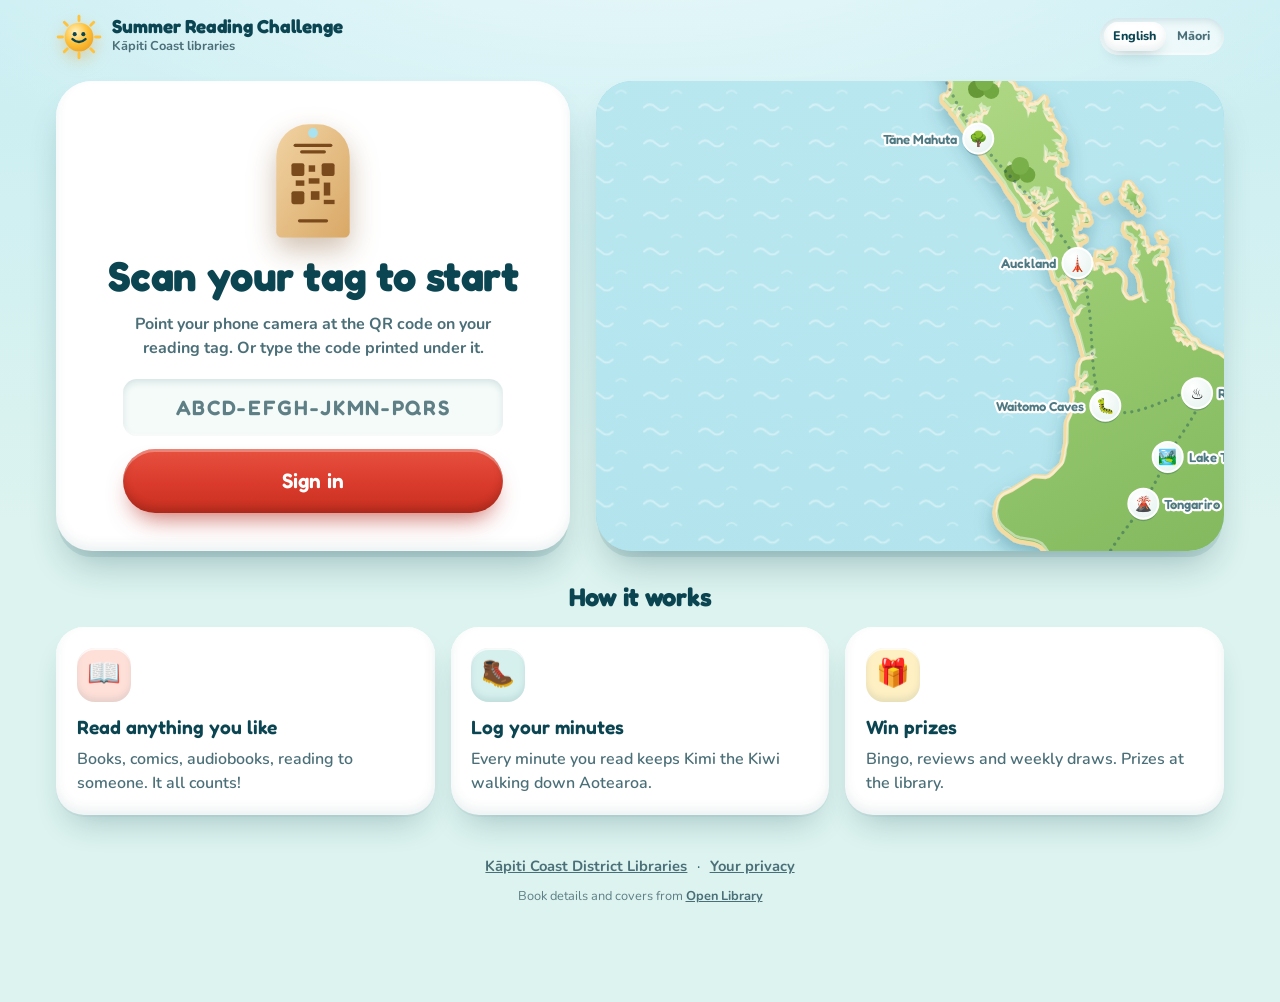
==== index.html @ 725f7858 "Add files via upload" ====
<!DOCTYPE html>
<html lang="en">
<head>
  <meta charset="UTF-8" />
  <meta http-equiv="Content-Security-Policy" content="default-src 'self'; script-src 'self'; style-src 'self'; font-src 'self'; img-src 'self' data: blob: https://mbyndfvtnefotnabolfc.supabase.co; connect-src 'self' https://mbyndfvtnefotnabolfc.supabase.co; object-src 'none'; base-uri 'none'; form-action 'self'" />
  <meta name="viewport" content="width=device-width, initial-scale=1, viewport-fit=cover" />
  <meta name="referrer" content="no-referrer" />
  <meta name="theme-color" content="#a9e3f1" />
  <meta name="description" content="Kāpiti's summer reading challenge: read, log your minutes and walk the length of Aotearoa together." />
  <title>Summer Reading Challenge</title>
  <link rel="icon" href="./favicon.svg" type="image/svg+xml" />
  <script src="./config.js"></script>
  <script type="module" crossorigin src="./assets/index-CEurpQEX.js"></script>
  <link rel="modulepreload" crossorigin href="./assets/config-CedhItam.js">
  <link rel="modulepreload" crossorigin href="./assets/disclose-version-B8UK1oE5.js">
  <link rel="modulepreload" crossorigin href="./assets/Header-DNg2uBZs.js">
  <link rel="modulepreload" crossorigin href="./assets/events-DT37tjUp.js">
  <link rel="modulepreload" crossorigin href="./assets/format-CG5J7n7I.js">
  <link rel="modulepreload" crossorigin href="./assets/EventDialog-pOApEyUN.js">
  <link rel="stylesheet" crossorigin href="./assets/config-xBhfDG-8.css">
  <link rel="stylesheet" crossorigin href="./assets/Header-ZNt8_8pe.css">
  <link rel="stylesheet" crossorigin href="./assets/format-COrmq_EF.css">
  <link rel="stylesheet" crossorigin href="./assets/EventDialog-CTn3EQBc.css">
  <link rel="stylesheet" crossorigin href="./assets/index-zzCn6VHb.css">
</head>
<body>
  <div id="root"></div>
</body>
</html>
---- assets/config-xBhfDG-8.css ----
@font-face{font-family:Fredoka;font-style:normal;font-display:swap;font-weight:500;src:url(./fredoka-hebrew-500-normal-DdMTjgiE.woff2)format("woff2"),url(./fredoka-hebrew-500-normal-BtShCMVp.woff)format("woff");unicode-range:U+307-308,U+590-5FF,U+200C-2010,U+20AA,U+25CC,U+FB1D-FB4F}@font-face{font-family:Fredoka;font-style:normal;font-display:swap;font-weight:500;src:url(./fredoka-latin-ext-500-normal-0PZPWlWP.woff2)format("woff2"),url(./fredoka-latin-ext-500-normal-CA82fdYH.woff)format("woff");unicode-range:U+100-2BA,U+2BD-2C5,U+2C7-2CC,U+2CE-2D7,U+2DD-2FF,U+304,U+308,U+329,U+1D00-1DBF,U+1E00-1E9F,U+1EF2-1EFF,U+2020,U+20A0-20AB,U+20AD-20C0,U+2113,U+2C60-2C7F,U+A720-A7FF}@font-face{font-family:Fredoka;font-style:normal;font-display:swap;font-weight:500;src:url(./fredoka-latin-500-normal-B0JifZgm.woff2)format("woff2"),url(./fredoka-latin-500-normal-BL692wg7.woff)format("woff");unicode-range:U+??,U+131,U+152-153,U+2BB-2BC,U+2C6,U+2DA,U+2DC,U+304,U+308,U+329,U+2000-206F,U+20AC,U+2122,U+2191,U+2193,U+2212,U+2215,U+FEFF,U+FFFD}@font-face{font-family:Fredoka;font-style:normal;font-display:swap;font-weight:600;src:url(./fredoka-hebrew-600-normal-CTBxhdlE.woff2)format("woff2"),url(./fredoka-hebrew-600-normal-BiVDObXj.woff)format("woff");unicode-range:U+307-308,U+590-5FF,U+200C-2010,U+20AA,U+25CC,U+FB1D-FB4F}@font-face{font-family:Fredoka;font-style:normal;font-display:swap;font-weight:600;src:url(./fredoka-latin-ext-600-normal-GoyidTAB.woff2)format("woff2"),url(./fredoka-latin-ext-600-normal-BExgZzUO.woff)format("woff");unicode-range:U+100-2BA,U+2BD-2C5,U+2C7-2CC,U+2CE-2D7,U+2DD-2FF,U+304,U+308,U+329,U+1D00-1DBF,U+1E00-1E9F,U+1EF2-1EFF,U+2020,U+20A0-20AB,U+20AD-20C0,U+2113,U+2C60-2C7F,U+A720-A7FF}@font-face{font-family:Fredoka;font-style:normal;font-display:swap;font-weight:600;src:url(./fredoka-latin-600-normal-C4zohCW5.woff2)format("woff2"),url(./fredoka-latin-600-normal-CcrEjrB4.woff)format("woff");unicode-range:U+??,U+131,U+152-153,U+2BB-2BC,U+2C6,U+2DA,U+2DC,U+304,U+308,U+329,U+2000-206F,U+20AC,U+2122,U+2191,U+2193,U+2212,U+2215,U+FEFF,U+FFFD}@font-face{font-family:Fredoka;font-style:normal;font-display:swap;font-weight:700;src:url(./fredoka-hebrew-700-normal-DBqnFHCe.woff2)format("woff2"),url(./fredoka-hebrew-700-normal-DiqR04Vd.woff)format("woff");unicode-range:U+307-308,U+590-5FF,U+200C-2010,U+20AA,U+25CC,U+FB1D-FB4F}@font-face{font-family:Fredoka;font-style:normal;font-display:swap;font-weight:700;src:url(./fredoka-latin-ext-700-normal--a2O67AJ.woff2)format("woff2"),url(./fredoka-latin-ext-700-normal-DBnuyHy7.woff)format("woff");unicode-range:U+100-2BA,U+2BD-2C5,U+2C7-2CC,U+2CE-2D7,U+2DD-2FF,U+304,U+308,U+329,U+1D00-1DBF,U+1E00-1E9F,U+1EF2-1EFF,U+2020,U+20A0-20AB,U+20AD-20C0,U+2113,U+2C60-2C7F,U+A720-A7FF}@font-face{font-family:Fredoka;font-style:normal;font-display:swap;font-weight:700;src:url(./fredoka-latin-700-normal-BOIZVyIN.woff2)format("woff2"),url(./fredoka-latin-700-normal-C8FeHd3X.woff)format("woff");unicode-range:U+??,U+131,U+152-153,U+2BB-2BC,U+2C6,U+2DA,U+2DC,U+304,U+308,U+329,U+2000-206F,U+20AC,U+2122,U+2191,U+2193,U+2212,U+2215,U+FEFF,U+FFFD}@font-face{font-family:Nunito;font-style:normal;font-display:swap;font-weight:400;src:url(./nunito-cyrillic-ext-400-normal-CuPM9foi.woff2)format("woff2"),url(./nunito-cyrillic-ext-400-normal-xaE7D4Sw.woff)format("woff");unicode-range:U+460-52F,U+1C80-1C8A,U+20B4,U+2DE0-2DFF,U+A640-A69F,U+FE2E-FE2F}@font-face{font-family:Nunito;font-style:normal;font-display:swap;font-weight:400;src:url(./nunito-cyrillic-400-normal-xAOo5cBP.woff2)format("woff2"),url(./nunito-cyrillic-400-normal-D1j0u8EH.woff)format("woff");unicode-range:U+301,U+400-45F,U+490-491,U+4B0-4B1,U+2116}@font-face{font-family:Nunito;font-style:normal;font-display:swap;font-weight:400;src:url(./nunito-vietnamese-400-normal-BHkVbP3T.woff2)format("woff2"),url(./nunito-vietnamese-400-normal-DtOtW02z.woff)format("woff");unicode-range:U+102-103,U+110-111,U+128-129,U+168-169,U+1A0-1A1,U+1AF-1B0,U+300-301,U+303-304,U+308-309,U+323,U+329,U+1EA0-1EF9,U+20AB}@font-face{font-family:Nunito;font-style:normal;font-display:swap;font-weight:400;src:url(./nunito-latin-ext-400-normal-i-8OOpdj.woff2)format("woff2"),url(./nunito-latin-ext-400-normal-CjMJVfGn.woff)format("woff");unicode-range:U+100-2BA,U+2BD-2C5,U+2C7-2CC,U+2CE-2D7,U+2DD-2FF,U+304,U+308,U+329,U+1D00-1DBF,U+1E00-1E9F,U+1EF2-1EFF,U+2020,U+20A0-20AB,U+20AD-20C0,U+2113,U+2C60-2C7F,U+A720-A7FF}@font-face{font-family:Nunito;font-style:normal;font-display:swap;font-weight:400;src:url(./nunito-latin-400-normal-r8SDr6Up.woff2)format("woff2"),url(./nunito-latin-400-normal-DKg4f3fz.woff)format("woff");unicode-range:U+??,U+131,U+152-153,U+2BB-2BC,U+2C6,U+2DA,U+2DC,U+304,U+308,U+329,U+2000-206F,U+20AC,U+2122,U+2191,U+2193,U+2212,U+2215,U+FEFF,U+FFFD}@font-face{font-family:Nunito;font-style:normal;font-display:swap;font-weight:600;src:url(./nunito-cyrillic-ext-600-normal-CWPPjBOD.woff2)format("woff2"),url(./nunito-cyrillic-ext-600-normal-vnfu4DTE.woff)format("woff");unicode-range:U+460-52F,U+1C80-1C8A,U+20B4,U+2DE0-2DFF,U+A640-A69F,U+FE2E-FE2F}@font-face{font-family:Nunito;font-style:normal;font-display:swap;font-weight:600;src:url(./nunito-cyrillic-600-normal-DJGQ2h05.woff2)format("woff2"),url(./nunito-cyrillic-600-normal-BUjmtIuu.woff)format("woff");unicode-range:U+301,U+400-45F,U+490-491,U+4B0-4B1,U+2116}@font-face{font-family:Nunito;font-style:normal;font-display:swap;font-weight:600;src:url(./nunito-vietnamese-600-normal-BY8O6Cug.woff2)format("woff2"),url(./nunito-vietnamese-600-normal-DO1RqFw5.woff)format("woff");unicode-range:U+102-103,U+110-111,U+128-129,U+168-169,U+1A0-1A1,U+1AF-1B0,U+300-301,U+303-304,U+308-309,U+323,U+329,U+1EA0-1EF9,U+20AB}@font-face{font-family:Nunito;font-style:normal;font-display:swap;font-weight:600;src:url(./nunito-latin-ext-600-normal-Dd9Zuxh1.woff2)format("woff2"),url(./nunito-latin-ext-600-normal-BKUpuB78.woff)format("woff");unicode-range:U+100-2BA,U+2BD-2C5,U+2C7-2CC,U+2CE-2D7,U+2DD-2FF,U+304,U+308,U+329,U+1D00-1DBF,U+1E00-1E9F,U+1EF2-1EFF,U+2020,U+20A0-20AB,U+20AD-20C0,U+2113,U+2C60-2C7F,U+A720-A7FF}@font-face{font-family:Nunito;font-style:normal;font-display:swap;font-weight:600;src:url(./nunito-latin-600-normal-Br8yIETf.woff2)format("woff2"),url(./nunito-latin-600-normal-Cd0eNu1l.woff)format("woff");unicode-range:U+??,U+131,U+152-153,U+2BB-2BC,U+2C6,U+2DA,U+2DC,U+304,U+308,U+329,U+2000-206F,U+20AC,U+2122,U+2191,U+2193,U+2212,U+2215,U+FEFF,U+FFFD}@font-face{font-family:Nunito;font-style:normal;font-display:swap;font-weight:700;src:url(./nunito-cyrillic-ext-700-normal-BuR0mlCG.woff2)format("woff2"),url(./nunito-cyrillic-ext-700-normal-DfoqN4Gs.woff)format("woff");unicode-range:U+460-52F,U+1C80-1C8A,U+20B4,U+2DE0-2DFF,U+A640-A69F,U+FE2E-FE2F}@font-face{font-family:Nunito;font-style:normal;font-display:swap;font-weight:700;src:url(./nunito-cyrillic-700-normal-DP36NgGt.woff2)format("woff2"),url(./nunito-cyrillic-700-normal-DfHRUDv-.woff)format("woff");unicode-range:U+301,U+400-45F,U+490-491,U+4B0-4B1,U+2116}@font-face{font-family:Nunito;font-style:normal;font-display:swap;font-weight:700;src:url(./nunito-vietnamese-700-normal-Ch8EUCfz.woff2)format("woff2"),url(./nunito-vietnamese-700-normal-C9SQsXvj.woff)format("woff");unicode-range:U+102-103,U+110-111,U+128-129,U+168-169,U+1A0-1A1,U+1AF-1B0,U+300-301,U+303-304,U+308-309,U+323,U+329,U+1EA0-1EF9,U+20AB}@font-face{font-family:Nunito;font-style:normal;font-display:swap;font-weight:700;src:url(./nunito-latin-ext-700-normal-BWeMsAzO.woff2)format("woff2"),url(./nunito-latin-ext-700-normal-D4woHhbd.woff)format("woff");unicode-range:U+100-2BA,U+2BD-2C5,U+2C7-2CC,U+2CE-2D7,U+2DD-2FF,U+304,U+308,U+329,U+1D00-1DBF,U+1E00-1E9F,U+1EF2-1EFF,U+2020,U+20A0-20AB,U+20AD-20C0,U+2113,U+2C60-2C7F,U+A720-A7FF}@font-face{font-family:Nunito;font-style:normal;font-display:swap;font-weight:700;src:url(./nunito-latin-700-normal-Dort48En.woff2)format("woff2"),url(./nunito-latin-700-normal-OcDqTBcA.woff)format("woff");unicode-range:U+??,U+131,U+152-153,U+2BB-2BC,U+2C6,U+2DA,U+2DC,U+304,U+308,U+329,U+2000-206F,U+20AC,U+2122,U+2191,U+2193,U+2212,U+2215,U+FEFF,U+FFFD}@font-face{font-family:Nunito;font-style:normal;font-display:swap;font-weight:800;src:url(./nunito-cyrillic-ext-800-normal-B-cvGohL.woff2)format("woff2"),url(./nunito-cyrillic-ext-800-normal-pjRatrRO.woff)format("woff");unicode-range:U+460-52F,U+1C80-1C8A,U+20B4,U+2DE0-2DFF,U+A640-A69F,U+FE2E-FE2F}@font-face{font-family:Nunito;font-style:normal;font-display:swap;font-weight:800;src:url(./nunito-cyrillic-800-normal-D3igD7Kl.woff2)format("woff2"),url(./nunito-cyrillic-800-normal-DymMgApb.woff)format("woff");unicode-range:U+301,U+400-45F,U+490-491,U+4B0-4B1,U+2116}@font-face{font-family:Nunito;font-style:normal;font-display:swap;font-weight:800;src:url(./nunito-vietnamese-800-normal-D_CZYdm9.woff2)format("woff2"),url(./nunito-vietnamese-800-normal-Dz0hZPb5.woff)format("woff");unicode-range:U+102-103,U+110-111,U+128-129,U+168-169,U+1A0-1A1,U+1AF-1B0,U+300-301,U+303-304,U+308-309,U+323,U+329,U+1EA0-1EF9,U+20AB}@font-face{font-family:Nunito;font-style:normal;font-display:swap;font-weight:800;src:url(./nunito-latin-ext-800-normal-CtU8tJOV.woff2)format("woff2"),url(./nunito-latin-ext-800-normal-CDcxIxx8.woff)format("woff");unicode-range:U+100-2BA,U+2BD-2C5,U+2C7-2CC,U+2CE-2D7,U+2DD-2FF,U+304,U+308,U+329,U+1D00-1DBF,U+1E00-1E9F,U+1EF2-1EFF,U+2020,U+20A0-20AB,U+20AD-20C0,U+2113,U+2C60-2C7F,U+A720-A7FF}@font-face{font-family:Nunito;font-style:normal;font-display:swap;font-weight:800;src:url(./nunito-latin-800-normal-Dz8SOQK_.woff2)format("woff2"),url(./nunito-latin-800-normal-D-J0wlBY.woff)format("woff");unicode-range:U+??,U+131,U+152-153,U+2BB-2BC,U+2C6,U+2DA,U+2DC,U+304,U+308,U+329,U+2000-206F,U+20AC,U+2122,U+2191,U+2193,U+2212,U+2215,U+FEFF,U+FFFD}@font-face{font-family:Nunito;font-style:normal;font-display:swap;font-weight:900;src:url(./nunito-cyrillic-ext-900-normal-BLeVovcl.woff2)format("woff2"),url(./nunito-cyrillic-ext-900-normal-DKFql_-q.woff)format("woff");unicode-range:U+460-52F,U+1C80-1C8A,U+20B4,U+2DE0-2DFF,U+A640-A69F,U+FE2E-FE2F}@font-face{font-family:Nunito;font-style:normal;font-display:swap;font-weight:900;src:url(./nunito-cyrillic-900-normal-CWPcV0_V.woff2)format("woff2"),url(./nunito-cyrillic-900-normal-Dr1fjxoU.woff)format("woff");unicode-range:U+301,U+400-45F,U+490-491,U+4B0-4B1,U+2116}@font-face{font-family:Nunito;font-style:normal;font-display:swap;font-weight:900;src:url(./nunito-vietnamese-900-normal-D6LWQAy_.woff2)format("woff2"),url(./nunito-vietnamese-900-normal-WV2-fBew.woff)format("woff");unicode-range:U+102-103,U+110-111,U+128-129,U+168-169,U+1A0-1A1,U+1AF-1B0,U+300-301,U+303-304,U+308-309,U+323,U+329,U+1EA0-1EF9,U+20AB}@font-face{font-family:Nunito;font-style:normal;font-display:swap;font-weight:900;src:url(./nunito-latin-ext-900-normal-Dllsvgjo.woff2)format("woff2"),url(./nunito-latin-ext-900-normal-CTBZd6bf.woff)format("woff");unicode-range:U+100-2BA,U+2BD-2C5,U+2C7-2CC,U+2CE-2D7,U+2DD-2FF,U+304,U+308,U+329,U+1D00-1DBF,U+1E00-1E9F,U+1EF2-1EFF,U+2020,U+20A0-20AB,U+20AD-20C0,U+2113,U+2C60-2C7F,U+A720-A7FF}@font-face{font-family:Nunito;font-style:normal;font-display:swap;font-weight:900;src:url(./nunito-latin-900-normal-BVB1fGs6.woff2)format("woff2"),url(./nunito-latin-900-normal-CVn49sIn.woff)format("woff");unicode-range:U+??,U+131,U+152-153,U+2BB-2BC,U+2C6,U+2DA,U+2DC,U+304,U+308,U+329,U+2000-206F,U+20AC,U+2122,U+2191,U+2193,U+2212,U+2215,U+FEFF,U+FFFD}@font-face{font-family:Fredoka;font-style:normal;font-weight:500;font-display:swap;unicode-range:U+12B;src:url(./nunito-latin-ext-700-normal-BWeMsAzO.woff2)format("woff2")}@font-face{font-family:Fredoka;font-style:normal;font-weight:600;font-display:swap;unicode-range:U+12B;src:url(./nunito-latin-ext-800-normal-CtU8tJOV.woff2)format("woff2")}@font-face{font-family:Fredoka;font-style:normal;font-weight:700;font-display:swap;unicode-range:U+12B;src:url(./nunito-latin-ext-900-normal-Dllsvgjo.woff2)format("woff2")}:root{--ink:#0b4552;--ink-soft:#4b6f78;--ink-faint:#5f7f86;--lagoon:#35b7b0;--lagoon-deep:#1f8f8b;--shallow:#dcf3ef;--foam:#f4fbf9;--sky:#a9e3f1;--sun:#ffc23a;--sun-deep:#f0a21f;--sun-soft:#fff1c9;--pohutukawa:#d93a2b;--pohutukawa-deep:#b32719;--pohutukawa-soft:#fde4e0;--kawakawa:#5f9230;--kawakawa-deep:#4a7524;--kawakawa-soft:#e4f1d3;--sand:#f3dca4;--white:#fff;--line:#cfe6e2;--radius-xl:36px;--radius-lg:28px;--radius:22px;--radius-sm:14px;--clay:0 18px 32px -14px #0b45524d, 0 2px 0 #0b45520a, inset 0 -6px 12px #0b455212, inset 0 3px 0 #fffffff2;--clay-raised:0 8px 0 -2px #0b45521a, 0 22px 36px -12px #0b455252, inset 0 -6px 12px #0b455212, inset 0 3px 0 #fffffff2;--clay-sm:0 8px 16px -8px #0b455252, inset 0 -4px 8px #0b455214, inset 0 2px 0 #ffffffe6;--clay-pressed:inset 0 6px 12px #00000029, inset 0 -2px 4px #ffffff59;--clay-well:inset 0 3px 7px #0b455221, inset 0 -2px 3px #ffffffe6;--font-display:"Fredoka", "Nunito", system-ui, sans-serif;--font-body:"Nunito", system-ui, sans-serif;--ease-out:cubic-bezier(.2, .8, .2, 1);--ease-spring:cubic-bezier(.34, 1.56, .64, 1);font-family:var(--font-body);color:var(--ink);-webkit-font-smoothing:antialiased}*,:before,:after{box-sizing:border-box}html{-webkit-text-size-adjust:100%;scroll-behavior:smooth}@media (prefers-reduced-motion:reduce){html{scroll-behavior:auto}}body{background:radial-gradient(1200px 500px at 50% -120px, #ffffffb3, transparent 70%), linear-gradient(180deg, #c9eef3 0, var(--shallow) 520px, var(--shallow) 100%);background-color:var(--shallow);min-height:100vh;margin:0;line-height:1.5}h1,h2,h3,h4{font-family:var(--font-display);letter-spacing:-.01em;margin:0;font-weight:700;line-height:1.1}p{margin:0}button,input,textarea,select{font:inherit;color:inherit}img{max-width:100%;display:block}a{color:var(--lagoon-deep);font-weight:700}:focus-visible{outline:3px solid var(--ink);outline-offset:3px;border-radius:10px;box-shadow:0 0 0 6px #ffc23a8c}::selection{background:var(--sun);color:var(--ink)}.sr-only{clip:rect(0 0 0 0);white-space:nowrap;width:1px;height:1px;position:absolute;overflow:hidden}.muted{color:var(--ink-soft)}.num{font-variant-numeric:tabular-nums}.card{background:var(--white);border-radius:var(--radius-lg);box-shadow:var(--clay);min-width:0;padding:clamp(1.1rem,2.6vw,1.6rem)}.card-head{flex-wrap:wrap;justify-content:space-between;align-items:center;gap:.75rem;margin-bottom:1rem;display:flex}.card-head h2{align-items:center;gap:.55rem;font-size:clamp(1.3rem,2.4vw,1.55rem);display:flex}.card-head .hint{color:var(--ink-soft);font-size:.9rem;font-weight:700}.emoji-badge{background:var(--badge,var(--shallow));border-radius:14px;flex:none;place-items:center;width:40px;height:40px;font-size:1.3rem;display:grid;box-shadow:inset 0 -3px 5px #0b45521a,inset 0 2px #fffc}.emoji-badge.badge-sea{--badge:#d6f0ee}.btn{--btn-bg:var(--white);--btn-fg:var(--ink);cursor:pointer;white-space:nowrap;min-height:48px;font-family:var(--font-display);letter-spacing:.01em;background:var(--btn-bg);color:var(--btn-fg);box-shadow:var(--clay-sm);transition:transform .14s var(--ease-out), box-shadow .14s ease, filter .15s, background-color .2s;-webkit-tap-highlight-color:transparent;border:0;border-radius:999px;justify-content:center;align-items:center;gap:.5rem;padding:.75rem 1.35rem;font-size:1.05rem;font-weight:600;text-decoration:none;display:inline-flex}.btn:hover{filter:brightness(1.04);transform:translateY(-1px)}.btn:active{box-shadow:var(--clay-pressed);transform:translateY(2px)scale(.98)}.btn:disabled{opacity:.55;cursor:not-allowed;filter:none;transform:none}.btn-primary{--btn-bg:linear-gradient(180deg, #e8513f, var(--pohutukawa) 55%, #c83020);--btn-fg:#fff;background:var(--btn-bg);box-shadow:0 14px 24px -10px #b32719b3,inset 0 -5px 9px #00000029,inset 0 3px #ffffff4d}.btn-primary:active{box-shadow:inset 0 6px 12px #00000040}.btn-sea{--btn-fg:#fff;background:linear-gradient(180deg, #2aa29d, var(--lagoon-deep));box-shadow:0 12px 22px -10px #1f8f8bcc,inset 0 -5px 9px #00000024,inset 0 3px #ffffff4d}.btn-sun{--btn-fg:var(--ink);background:linear-gradient(180deg, #ffd25e, var(--sun));box-shadow:0 12px 22px -10px #c88c00b3,inset 0 -5px 9px #b46e002e,inset 0 3px #ffffff8c}.btn-soft{--btn-bg:var(--foam)}.btn-ghost{--btn-bg:#ffffffa6;min-height:42px;padding:.5rem 1rem;font-size:.98rem;box-shadow:0 4px 10px -6px #0b45524d}.btn-small{min-height:36px;padding:.35rem .85rem;font-size:.9rem}.btn-big{min-height:64px;padding:1rem 1.9rem;font-size:1.3rem}.btn-danger{--btn-bg:var(--pohutukawa-soft);--btn-fg:var(--pohutukawa-deep)}.btn-block{width:100%}.icon-btn{cursor:pointer;background:var(--foam);width:44px;height:44px;box-shadow:var(--clay-sm);color:var(--ink);transition:transform .14s var(--ease-out);border:0;border-radius:50%;place-items:center;font-size:1.15rem;display:grid}.icon-btn:active{box-shadow:var(--clay-pressed);transform:scale(.94)}.input,textarea.input{border-radius:var(--radius-sm);background:var(--foam);width:100%;min-height:52px;box-shadow:var(--clay-well);border:0;padding:.8rem 1.05rem;font-size:1.05rem;transition:box-shadow .15s}textarea.input{resize:vertical;line-height:1.45}.input:focus{box-shadow:var(--clay-well), 0 0 0 3px var(--lagoon);outline:none}.input::placeholder{color:var(--ink-faint)}.field-label{margin:0 0 .45rem;font-size:.95rem;font-weight:800;display:block}.message{color:var(--pohutukawa-deep);min-height:1.4em;font-weight:700}.message.ok{color:var(--kawakawa-deep)}.message:empty{display:none}.chips{flex-wrap:wrap;gap:.5rem;display:flex}.chip{cursor:pointer;background:var(--foam);min-width:58px;min-height:46px;font-family:var(--font-display);box-shadow:var(--clay-sm);transition:transform .12s var(--ease-out), background-color .15s;border:0;border-radius:999px;padding:.45rem 1rem;font-size:1.08rem;font-weight:600}.chip:active{transform:scale(.95)}.chip[aria-pressed=true]{background:var(--lagoon-deep);color:#fff;box-shadow:var(--clay-pressed)}.pill{background:var(--shallow);color:var(--ink);border-radius:999px;align-items:center;gap:.3rem;padding:.2rem .65rem;font-size:.82rem;font-weight:800;display:inline-flex}.pill.sun{background:var(--sun-soft)}.pill.green{background:var(--kawakawa-soft);color:var(--kawakawa-deep)}dialog.modal{color:var(--ink);background:0 0;border:0;width:min(520px,100vw - 24px);max-height:calc(100dvh - 24px);padding:0;overflow:visible}dialog.modal::backdrop{-webkit-backdrop-filter:blur(4px);backdrop-filter:blur(4px);background:#0b374280}.modal-body{background:var(--white);border-radius:var(--radius-xl);overscroll-behavior:contain;max-height:calc(100dvh - 24px);padding:clamp(1.25rem,4vw,1.9rem);position:relative;overflow:auto;box-shadow:0 30px 70px -20px #0b37428c,inset 0 -6px 12px #0b45520d,inset 0 3px #fffffff2}.modal-body h2{margin-bottom:.5rem;padding-right:2.6rem;font-size:clamp(1.45rem,4.5vw,1.8rem)}.modal-close{position:absolute;top:16px;right:16px}.modal-actions{flex-wrap:wrap;justify-content:flex-end;gap:.6rem;margin-top:1.4rem;display:flex}@media (max-width:520px){dialog.modal{width:100vw;max-width:100vw;max-height:94dvh;margin:auto 0 0}.modal-body{max-height:94dvh;padding-bottom:calc(1.25rem + env(safe-area-inset-bottom));border-radius:30px 30px 0 0}.modal-actions .btn{flex:1}}.empty{color:var(--ink-soft);text-align:center;padding:1.2rem .5rem;font-weight:700}.empty .big-emoji{margin-bottom:.35rem;font-size:2.2rem;display:block}.skeleton{border-radius:var(--radius);background:linear-gradient(90deg,#e5f4f1 0,#f4fbf9 40%,#e5f4f1 80%) 0 0/200% 100%;animation:1.4s linear infinite shimmer}@keyframes shimmer{to{background-position:-200% 0}}@media (prefers-reduced-motion:reduce){*,:before,:after{transition-duration:.01ms!important;animation-duration:.01ms!important;animation-iteration-count:1!important}}.confetti-canvas{pointer-events:none;z-index:100;width:100vw;height:100vh;position:fixed;top:0;bottom:0;left:0;right:0}
---- assets/Header-ZNt8_8pe.css ----
.site-header.svelte-oiwvqb{z-index:5;position:relative}.inner.svelte-oiwvqb{align-items:center;gap:.75rem;max-width:1200px;margin:0 auto;padding:.85rem 16px;display:flex}.wordmark.svelte-oiwvqb{color:var(--ink);align-items:center;gap:.6rem;min-width:0;margin-right:auto;text-decoration:none;display:flex}.sun.svelte-oiwvqb{filter:drop-shadow(0 6px 8px #e2961e59);flex:none;width:46px;height:46px}.rays.svelte-oiwvqb{transform-origin:32px 32px;animation:40s linear infinite svelte-oiwvqb-spin}@keyframes svelte-oiwvqb-spin{to{transform:rotate(360deg)}}.words.svelte-oiwvqb{flex-direction:column;min-width:0;display:flex}.words.svelte-oiwvqb b:where(.svelte-oiwvqb){font-family:var(--font-display);font-size:1.18rem;font-weight:700;line-height:1.05}.words.svelte-oiwvqb small:where(.svelte-oiwvqb){color:var(--ink-soft);font-size:.8rem;font-weight:700}.actions.svelte-oiwvqb{align-items:center;gap:.5rem;display:flex}.lang.svelte-oiwvqb{box-shadow:var(--clay-well);background:#fff9;border-radius:999px;gap:2px;padding:4px;display:flex}.lang.svelte-oiwvqb button:where(.svelte-oiwvqb){cursor:pointer;color:var(--ink-soft);background:0 0;border:0;border-radius:999px;padding:.34rem .6rem;font-size:.78rem;font-weight:800}.lang.svelte-oiwvqb button.on:where(.svelte-oiwvqb){color:var(--ink);box-shadow:var(--clay-sm);background:#fff}.me.svelte-oiwvqb{box-shadow:var(--clay-sm);background:#fff;border-radius:999px;align-items:center;gap:.5rem;max-width:230px;padding:4px 14px 4px 4px;font-size:.95rem;font-weight:800;display:flex}.me.svelte-oiwvqb i:where(.svelte-oiwvqb){width:34px;height:34px;font-style:normal;font-family:var(--font-display);color:var(--ink);background:radial-gradient(circle at 35% 30%, #fff2c2, var(--sun) 65%);border-radius:50%;flex:none;place-items:center;font-weight:700;display:grid;box-shadow:inset 0 -3px 5px #aa6e0040}.me-name.svelte-oiwvqb{white-space:nowrap;text-overflow:ellipsis;overflow:hidden}@media (max-width:720px){.words.svelte-oiwvqb small:where(.svelte-oiwvqb){display:none}.me-name.svelte-oiwvqb{display:none}.me.svelte-oiwvqb{padding:4px}}@media (max-width:480px){.words.svelte-oiwvqb{display:none}.sun.svelte-oiwvqb{width:44px;height:44px}}@media (prefers-reduced-motion:reduce){.rays.svelte-oiwvqb{animation:none}}
---- assets/format-COrmq_EF.css ----
.walking.svelte-1coiv9a .bob:where(.svelte-1coiv9a){animation:.5s ease-in-out infinite alternate svelte-1coiv9a-bob}@keyframes svelte-1coiv9a-bob{to{transform:translateY(-1.8px)rotate(-1.5deg)}}.walking.svelte-1coiv9a .leg-a:where(.svelte-1coiv9a){transform-origin:-5px -7px;animation:.5s ease-in-out infinite alternate svelte-1coiv9a-step}.walking.svelte-1coiv9a .leg-b:where(.svelte-1coiv9a){transform-origin:3px -7px;animation:.5s ease-in-out infinite alternate-reverse svelte-1coiv9a-step}@keyframes svelte-1coiv9a-step{0%{transform:rotate(-26deg)}to{transform:rotate(26deg)}}@media (prefers-reduced-motion:reduce){.bob.svelte-1coiv9a,.leg-a.svelte-1coiv9a,.leg-b.svelte-1coiv9a{animation:none!important}}.bubble.svelte-1klra0m{pointer-events:none;width:max-content;transform-origin:var(--tail) 100%;color:var(--ink);text-align:center;font-family:var(--font-display);animation:svelte-1klra0m-say .45s var(--ease-spring);background:#fff;border-radius:18px;padding:.5rem .85rem;font-size:.98rem;font-weight:600;line-height:1.2;position:absolute;top:0;left:0;box-shadow:0 10px 20px -10px #0b37428c}.bubble.svelte-1klra0m:after{content:"";left:var(--tail);bottom:calc(1px - var(--tail-h));border:8px solid #0000;border-bottom:0;border-top:var(--tail-h) solid #fff;margin-left:-8px;position:absolute}.bubble.below.svelte-1klra0m{transform-origin:var(--tail) 0}.bubble.below.svelte-1klra0m:after{top:calc(1px - var(--tail-h));border-top:0;border-bottom:var(--tail-h) solid #fff;bottom:auto}.bubble.narrow.svelte-1klra0m{padding:.45rem .75rem;font-size:.9rem}.tv.svelte-1klra0m .bubble:where(.svelte-1klra0m){border-radius:1.4rem;padding:.7rem 1.2rem;font-size:1.6rem}@keyframes svelte-1klra0m-say{0%{opacity:0;transform:scale(.6)}}.map.svelte-1klra0m{border-radius:inherit;background:#8fd3e0;width:100%;height:100%;position:relative;overflow:hidden}svg.svelte-1klra0m{width:100%;height:100%;display:block}.waves.svelte-1klra0m{animation:16s linear infinite svelte-1klra0m-waves}@keyframes svelte-1klra0m-waves{to{transform:translate(46px)}}.sea-label.svelte-1klra0m{font-family:var(--font-display);fill:#fff;fill-opacity:.8;text-anchor:middle;letter-spacing:.12em;text-transform:uppercase;font-weight:600}.island-label.svelte-1klra0m{font-family:var(--font-display);fill:#3d6f2a;fill-opacity:.75;text-anchor:middle;font-weight:700}.island-sub.svelte-1klra0m{font-family:var(--font-body);fill-opacity:.85;letter-spacing:.06em;text-transform:uppercase;font-size:.68em;font-weight:800}.route-todo.svelte-1klra0m{stroke:#0b4552;stroke-opacity:.38;stroke-linecap:round}.route-todo.ferry.svelte-1klra0m{stroke:#fff;stroke-opacity:.85}.route-done.svelte-1klra0m{stroke:#d93a2b;stroke-linecap:round;stroke-linejoin:round;filter:drop-shadow(0 1.5px #78140a59)}.route-done.ferry.svelte-1klra0m{stroke:#fff;stroke-dasharray:none}.stop.svelte-1klra0m{cursor:default}.stop[role=button].svelte-1klra0m{cursor:pointer}.stop.svelte-1klra0m:focus-visible{outline:none}.stop.svelte-1klra0m:focus-visible .pin:where(.svelte-1klra0m){stroke:#0b4552;stroke-width:3px}.stop.sel.svelte-1klra0m .pin:where(.svelte-1klra0m){stroke:#0b4552;stroke-width:3px}.pin.svelte-1klra0m{stroke:#fff;stroke-width:2px;transition:transform .25s var(--ease-spring)}.stop[role=button].svelte-1klra0m:hover .pin:where(.svelte-1klra0m){transform:scale(1.12)}.pin-shadow.svelte-1klra0m{fill:#0b4552;opacity:.25}.pin-emoji.svelte-1klra0m{text-anchor:middle;pointer-events:none}.stop-name.svelte-1klra0m{font-family:var(--font-display);fill:#0b4552;stroke:#fff;stroke-width:4.5px;paint-order:stroke;stroke-linejoin:round;pointer-events:none;font-weight:600}.stop.svelte-1klra0m:not(.done):not(.next):not(.home) .stop-name:where(.svelte-1klra0m){fill-opacity:.72}.stop-name.quiet.svelte-1klra0m{opacity:0;transition:opacity .2s}.stop.svelte-1klra0m:hover .stop-name.quiet:where(.svelte-1klra0m){opacity:1}.stop.svelte-1klra0m:focus-visible .stop-name.quiet:where(.svelte-1klra0m){opacity:1}.isle-pin.svelte-1klra0m{fill:#fff3c4;stroke:#e0a526;stroke-width:2.5px}.isle-link.svelte-1klra0m{stroke:#e0a526;fill:none;opacity:.8}.isle-tag.svelte-1klra0m{fill:#8a5a00}.home-tag.svelte-1klra0m{font-family:var(--font-body);fill:#b32719;stroke:#fff;stroke-width:4px;paint-order:stroke;letter-spacing:.08em;text-transform:uppercase;font-weight:900}.pulse.svelte-1klra0m{fill:none;stroke:#ffc23a;stroke-width:3.5px;transform-origin:50%;transform-box:fill-box;animation:1.8s ease-out infinite svelte-1klra0m-pulse}@keyframes svelte-1klra0m-pulse{0%{opacity:1;transform:scale(.75)}to{opacity:0;transform:scale(1.6)}}.walker.svelte-1klra0m{pointer-events:none}.ferry-boat.svelte-1klra0m{animation:2.4s ease-in-out infinite svelte-1klra0m-rock}@keyframes svelte-1klra0m-rock{50%{transform:rotate(-4deg)translateY(-1px)}}.tree.svelte-1klra0m{opacity:.9}@media (prefers-reduced-motion:reduce){.waves.svelte-1klra0m,.pulse.svelte-1klra0m,.ferry-boat.svelte-1klra0m,.bubble.svelte-1klra0m{animation:none}}
---- assets/EventDialog-CTn3EQBc.css ----
.site-footer.svelte-1sr6y3t{text-align:center;flex-direction:column;align-items:center;gap:.6rem;padding:2.5rem 16px 6rem;display:flex}.site-footer.svelte-1sr6y3t p:where(.svelte-1sr6y3t){flex-wrap:wrap;justify-content:center;gap:.6rem;font-size:.92rem;display:flex}.site-footer.svelte-1sr6y3t a:where(.svelte-1sr6y3t){color:var(--ink-soft)}.credit.svelte-1sr6y3t{color:var(--ink-faint);font-size:.8rem!important}.ken-icon.svelte-1enwwt1{vertical-align:middle;flex:none;display:inline-block;overflow:visible}dialog.wide.svelte-1bxxaoh{width:min(680px,100vw - 24px)}dialog[open].svelte-1bxxaoh .modal-body:where(.svelte-1bxxaoh){animation:svelte-1bxxaoh-rise .42s var(--ease-spring)}dialog[open].svelte-1bxxaoh::backdrop{animation:.3s svelte-1bxxaoh-fade}@keyframes svelte-1bxxaoh-rise{0%{opacity:0;transform:translateY(26px)scale(.97)}}@keyframes svelte-1bxxaoh-fade{0%{opacity:0}}@media (max-width:520px){dialog.wide.svelte-1bxxaoh,dialog.tall.svelte-1bxxaoh{width:100vw;max-width:100vw}dialog.tall.svelte-1bxxaoh .modal-body:where(.svelte-1bxxaoh){min-height:88dvh}dialog[open].svelte-1bxxaoh .modal-body:where(.svelte-1bxxaoh){animation:svelte-1bxxaoh-sheet .42s var(--ease-out)}@keyframes svelte-1bxxaoh-sheet{0%{transform:translateY(60%)}}}.badge.svelte-qx7ml8{background:radial-gradient(circle at 35% 30%, #fff8dc, var(--sun) 75%);width:84px;height:84px;box-shadow:var(--clay);border-radius:28px;place-items:center;margin-bottom:.8rem;font-size:2.8rem;display:grid}h2.svelte-qx7ml8{overflow-wrap:anywhere}.facts.svelte-qx7ml8{flex-direction:column;gap:.55rem;margin:.9rem 0 0;display:flex}.facts.svelte-qx7ml8 div:where(.svelte-qx7ml8){background:var(--foam);border-radius:16px;grid-template-columns:8.2rem minmax(0,1fr);align-items:baseline;gap:.6rem;padding:.6rem .85rem;display:grid}dt.svelte-qx7ml8{text-transform:uppercase;letter-spacing:.06em;color:var(--ink-soft);white-space:nowrap;font-size:.78rem;font-weight:900}dd.svelte-qx7ml8{overflow-wrap:anywhere;margin:0;font-weight:700}dd.svelte-qx7ml8 b:where(.svelte-qx7ml8){font-weight:800}.description.svelte-qx7ml8{white-space:pre-line;overflow-wrap:anywhere;margin-top:.9rem;font-weight:600;line-height:1.5}.saved.svelte-qx7ml8{text-align:center;color:var(--kawakawa-deep);margin-top:.7rem;font-weight:800}.saved.svelte-qx7ml8:empty{display:none}@media (max-width:420px){.facts.svelte-qx7ml8 div:where(.svelte-qx7ml8){grid-template-columns:1fr;gap:.1rem}}
---- assets/index-zzCn6VHb.css ----
h2.svelte-1ba7z3a{text-align:center;margin-bottom:.8rem;font-size:1.35rem}ul.svelte-1ba7z3a{grid-template-columns:repeat(auto-fit,minmax(240px,1fr));gap:.8rem;margin:0;padding:0;list-style:none;display:grid}button.svelte-1ba7z3a{text-align:left;cursor:pointer;width:100%;height:100%;color:inherit;border-radius:var(--radius);box-shadow:var(--clay-sm);transition:transform .14s var(--ease-out), background-color .15s;background:#ffffffb3;border:0;align-items:center;gap:.8rem;padding:.8rem 1rem .8rem .8rem;display:flex}button.svelte-1ba7z3a:hover{background:#fff}button.svelte-1ba7z3a:active{transform:scale(.98)}.emoji.svelte-1ba7z3a{background:var(--sun-soft);border-radius:14px;flex:none;place-items:center;width:44px;height:44px;font-size:1.45rem;display:grid}.text.svelte-1ba7z3a{flex-direction:column;min-width:0;line-height:1.25;display:flex}.text.svelte-1ba7z3a b:where(.svelte-1ba7z3a){overflow-wrap:anywhere;font-weight:800}.text.svelte-1ba7z3a small:where(.svelte-1ba7z3a){color:var(--ink-soft);font-size:.82rem;font-weight:700}.text.svelte-1ba7z3a .when:where(.svelte-1ba7z3a){color:var(--lagoon-deep);font-weight:900}.page.svelte-1428x5h{flex-direction:column;gap:2rem;max-width:1200px;margin:0 auto;padding:.5rem 16px 0;display:flex}.hero.svelte-1428x5h{grid-template-columns:minmax(0,.9fr) minmax(0,1.1fr);align-items:stretch;gap:1.6rem;display:grid}.sign-in.svelte-1428x5h{text-align:center;border-radius:var(--radius-xl);box-shadow:var(--clay-raised);flex-direction:column;justify-content:center;align-items:center;gap:.8rem;padding:clamp(1.4rem,4vw,2.4rem);display:flex}.tag.svelte-1428x5h{filter:drop-shadow(0 12px 14px #7a4a1d59);width:82px;animation:4s ease-in-out infinite svelte-1428x5h-float}@keyframes svelte-1428x5h-float{50%{transform:translateY(-6px)rotate(3deg)}}h1.svelte-1428x5h{font-size:clamp(1.9rem,4.5vw,2.6rem)}.help.svelte-1428x5h{color:var(--ink-soft);max-width:26rem;font-weight:700}form.svelte-1428x5h{flex-direction:column;gap:.8rem;width:100%;max-width:380px;margin-top:.4rem;display:flex}.code.svelte-1428x5h{text-align:center;font-family:var(--font-display);letter-spacing:.08em;font-size:1.3rem;font-weight:600}@media (max-width:420px){.code.svelte-1428x5h{letter-spacing:.03em;padding-inline-start:.6rem;padding-inline-end:.6rem;font-size:1.08rem}}.message.svelte-1428x5h{text-align:center}.live.svelte-1428x5h{border-radius:var(--radius-xl);min-height:460px;box-shadow:var(--clay-raised);position:relative;overflow:hidden}.live-map.svelte-1428x5h{position:absolute;top:0;bottom:0;left:0;right:0}.live-card.svelte-1428x5h{-webkit-backdrop-filter:blur(8px);backdrop-filter:blur(8px);box-shadow:var(--clay);background:#ffffffeb;border-radius:22px;flex-direction:column;gap:.15rem;padding:.9rem 1.1rem;display:flex;position:absolute;bottom:16px;left:16px;right:16px}.live-card.svelte-1428x5h b:where(.svelte-1428x5h){font-family:var(--font-display);font-size:1.3rem;font-weight:600}.live-card.svelte-1428x5h span:where(.svelte-1428x5h){color:var(--ink-soft);font-size:.92rem;font-weight:700}.how.svelte-1428x5h h2:where(.svelte-1428x5h){text-align:center;margin-bottom:1rem;font-size:1.6rem}.how.svelte-1428x5h ol:where(.svelte-1428x5h){grid-template-columns:repeat(3,minmax(0,1fr));gap:1rem;margin:0;padding:0;list-style:none;display:grid}.how.svelte-1428x5h li:where(.svelte-1428x5h){border-radius:var(--radius-lg);box-shadow:var(--clay);background:#fff;flex-direction:column;gap:.3rem;padding:1.3rem;display:flex}.how.svelte-1428x5h li:where(.svelte-1428x5h) b:where(.svelte-1428x5h){font-family:var(--font-display);font-size:1.2rem;font-weight:600}.how.svelte-1428x5h li:where(.svelte-1428x5h) span:where(.svelte-1428x5h):last-child{color:var(--ink-soft);font-weight:600}.step-icon.svelte-1428x5h{border-radius:18px;place-items:center;width:54px;height:54px;margin-bottom:.4rem;font-size:1.7rem;display:grid;box-shadow:inset 0 -4px 6px #0b45521a,inset 0 2px #fffc}.s1.svelte-1428x5h{background:#ffe0d9}.s2.svelte-1428x5h{background:#d6f0ee}.s3.svelte-1428x5h{background:#fff0c4}@media (max-width:860px){.hero.svelte-1428x5h{grid-template-columns:1fr}.live.svelte-1428x5h{aspect-ratio:1/1.1;min-height:0}.how.svelte-1428x5h ol:where(.svelte-1428x5h){grid-template-columns:1fr}}@media (prefers-reduced-motion:reduce){.tag.svelte-1428x5h{animation:none}}
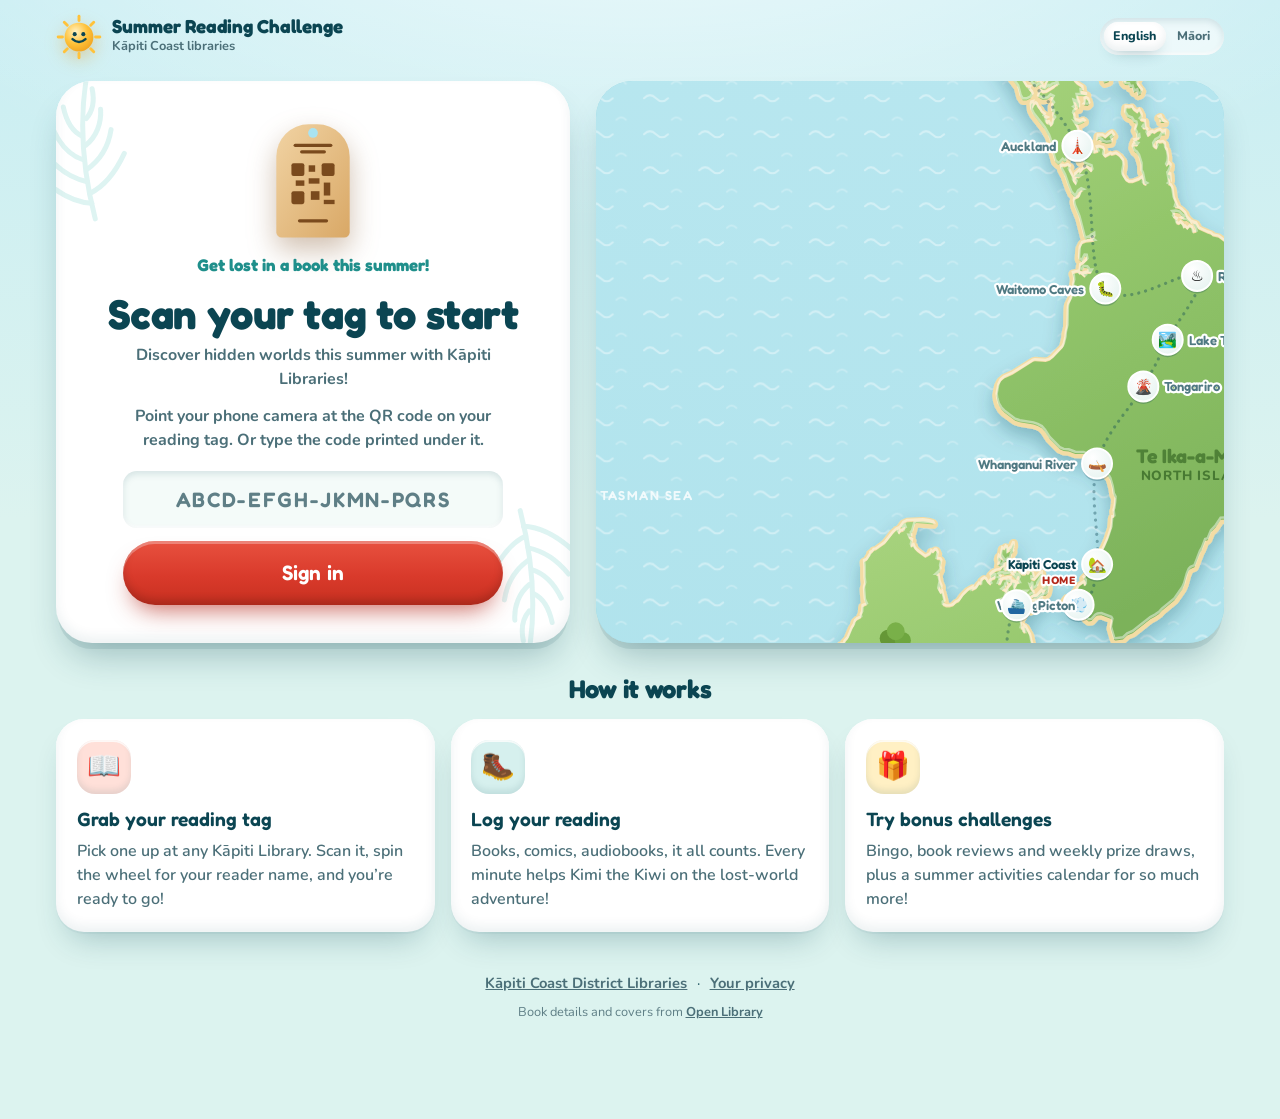
==== commit 09eb4ad7: "Add files via upload" ====
--- a/index.html
+++ b/index.html
@@ -6,22 +6,22 @@
   <meta name="viewport" content="width=device-width, initial-scale=1, viewport-fit=cover" />
   <meta name="referrer" content="no-referrer" />
   <meta name="theme-color" content="#a9e3f1" />
-  <meta name="description" content="Kāpiti's summer reading challenge: read, log your minutes and walk the length of Aotearoa together." />
+  <meta name="description" content="Get lost in a book this summer! Kāpiti's summer reading challenge: read, log your minutes and walk the length of Aotearoa together." />
   <title>Summer Reading Challenge</title>
   <link rel="icon" href="./favicon.svg" type="image/svg+xml" />
   <script src="./config.js"></script>
-  <script type="module" crossorigin src="./assets/index-CEurpQEX.js"></script>
-  <link rel="modulepreload" crossorigin href="./assets/config-CedhItam.js">
+  <script type="module" crossorigin src="./assets/index-BNZakWrB.js"></script>
+  <link rel="modulepreload" crossorigin href="./assets/config-CAhf_UZq.js">
   <link rel="modulepreload" crossorigin href="./assets/disclose-version-B8UK1oE5.js">
-  <link rel="modulepreload" crossorigin href="./assets/Header-DNg2uBZs.js">
+  <link rel="modulepreload" crossorigin href="./assets/Header-CcPRzrLh.js">
   <link rel="modulepreload" crossorigin href="./assets/events-DT37tjUp.js">
-  <link rel="modulepreload" crossorigin href="./assets/format-CG5J7n7I.js">
-  <link rel="modulepreload" crossorigin href="./assets/EventDialog-pOApEyUN.js">
+  <link rel="modulepreload" crossorigin href="./assets/format-BDtIT0f_.js">
+  <link rel="modulepreload" crossorigin href="./assets/EventDialog-BuZb6-Fa.js">
   <link rel="stylesheet" crossorigin href="./assets/config-xBhfDG-8.css">
   <link rel="stylesheet" crossorigin href="./assets/Header-ZNt8_8pe.css">
   <link rel="stylesheet" crossorigin href="./assets/format-COrmq_EF.css">
   <link rel="stylesheet" crossorigin href="./assets/EventDialog-CTn3EQBc.css">
-  <link rel="stylesheet" crossorigin href="./assets/index-zzCn6VHb.css">
+  <link rel="stylesheet" crossorigin href="./assets/index-DMWmjPsx.css">
 </head>
 <body>
   <div id="root"></div>
--- a/assets/index-DMWmjPsx.css
+++ b/assets/index-DMWmjPsx.css
@@ -0,0 +1 @@
+h2.svelte-1ba7z3a{text-align:center;margin-bottom:.8rem;font-size:1.35rem}ul.svelte-1ba7z3a{grid-template-columns:repeat(auto-fit,minmax(240px,1fr));gap:.8rem;margin:0;padding:0;list-style:none;display:grid}button.svelte-1ba7z3a{text-align:left;cursor:pointer;width:100%;height:100%;color:inherit;border-radius:var(--radius);box-shadow:var(--clay-sm);transition:transform .14s var(--ease-out), background-color .15s;background:#ffffffb3;border:0;align-items:center;gap:.8rem;padding:.8rem 1rem .8rem .8rem;display:flex}button.svelte-1ba7z3a:hover{background:#fff}button.svelte-1ba7z3a:active{transform:scale(.98)}.emoji.svelte-1ba7z3a{background:var(--sun-soft);border-radius:14px;flex:none;place-items:center;width:44px;height:44px;font-size:1.45rem;display:grid}.text.svelte-1ba7z3a{flex-direction:column;min-width:0;line-height:1.25;display:flex}.text.svelte-1ba7z3a b:where(.svelte-1ba7z3a){overflow-wrap:anywhere;font-weight:800}.text.svelte-1ba7z3a small:where(.svelte-1ba7z3a){color:var(--ink-soft);font-size:.82rem;font-weight:700}.text.svelte-1ba7z3a .when:where(.svelte-1ba7z3a){color:var(--lagoon-deep);font-weight:900}.page.svelte-1428x5h{flex-direction:column;gap:2rem;max-width:1200px;margin:0 auto;padding:.5rem 16px 0;display:flex}.hero.svelte-1428x5h{grid-template-columns:minmax(0,.9fr) minmax(0,1.1fr);align-items:stretch;gap:1.6rem;display:grid}.sign-in.svelte-1428x5h{text-align:center;border-radius:var(--radius-xl);box-shadow:var(--clay-raised);flex-direction:column;justify-content:center;align-items:center;gap:.8rem;padding:clamp(1.4rem,4vw,2.4rem);display:flex}.tag.svelte-1428x5h{filter:drop-shadow(0 12px 14px #7a4a1d59);width:82px;animation:4s ease-in-out infinite svelte-1428x5h-float}@keyframes svelte-1428x5h-float{50%{transform:translateY(-6px)rotate(3deg)}}.sign-in.svelte-1428x5h{position:relative;overflow:hidden}.sign-in.svelte-1428x5h>:where(.svelte-1428x5h):not(.fern){z-index:1;position:relative}.defs.svelte-1428x5h{position:absolute}.fern.svelte-1428x5h{z-index:0;width:120px;color:var(--lagoon);opacity:.16;pointer-events:none;position:absolute}.fern-a.svelte-1428x5h{transform-origin:60px 150px;animation:9s ease-in-out infinite svelte-1428x5h-sway;top:-18px;left:-22px;transform:rotate(-12deg)}.fern-b.svelte-1428x5h{animation:11s ease-in-out infinite reverse svelte-1428x5h-sway;bottom:-22px;right:-26px;transform:rotate(168deg)}@keyframes svelte-1428x5h-sway{50%{translate:3px -3px;rotate:3deg}}.tagline.svelte-1428x5h{font-family:var(--font-display);color:var(--lagoon-deep);font-size:1.05rem;font-weight:700}.intro.svelte-1428x5h{color:var(--ink-soft);max-width:26rem;margin-top:-.4rem;font-weight:700}h1.svelte-1428x5h{font-size:clamp(1.9rem,4.5vw,2.6rem)}.help.svelte-1428x5h{color:var(--ink-soft);max-width:26rem;font-weight:700}form.svelte-1428x5h{flex-direction:column;gap:.8rem;width:100%;max-width:380px;margin-top:.4rem;display:flex}.code.svelte-1428x5h{text-align:center;font-family:var(--font-display);letter-spacing:.08em;font-size:1.3rem;font-weight:600}@media (max-width:420px){.code.svelte-1428x5h{letter-spacing:.03em;padding-inline-start:.6rem;padding-inline-end:.6rem;font-size:1.08rem}}.message.svelte-1428x5h{text-align:center}.live.svelte-1428x5h{border-radius:var(--radius-xl);min-height:460px;box-shadow:var(--clay-raised);position:relative;overflow:hidden}.live-map.svelte-1428x5h{position:absolute;top:0;bottom:0;left:0;right:0}.live-card.svelte-1428x5h{-webkit-backdrop-filter:blur(8px);backdrop-filter:blur(8px);box-shadow:var(--clay);background:#ffffffeb;border-radius:22px;flex-direction:column;gap:.15rem;padding:.9rem 1.1rem;display:flex;position:absolute;bottom:16px;left:16px;right:16px}.live-card.svelte-1428x5h b:where(.svelte-1428x5h){font-family:var(--font-display);font-size:1.3rem;font-weight:600}.live-card.svelte-1428x5h span:where(.svelte-1428x5h){color:var(--ink-soft);font-size:.92rem;font-weight:700}.how.svelte-1428x5h h2:where(.svelte-1428x5h){text-align:center;margin-bottom:1rem;font-size:1.6rem}.how.svelte-1428x5h ol:where(.svelte-1428x5h){grid-template-columns:repeat(3,minmax(0,1fr));gap:1rem;margin:0;padding:0;list-style:none;display:grid}.how.svelte-1428x5h li:where(.svelte-1428x5h){border-radius:var(--radius-lg);box-shadow:var(--clay);background:#fff;flex-direction:column;gap:.3rem;padding:1.3rem;display:flex}.how.svelte-1428x5h li:where(.svelte-1428x5h) b:where(.svelte-1428x5h){font-family:var(--font-display);font-size:1.2rem;font-weight:600}.how.svelte-1428x5h li:where(.svelte-1428x5h) span:where(.svelte-1428x5h):last-child{color:var(--ink-soft);font-weight:600}.step-icon.svelte-1428x5h{border-radius:18px;place-items:center;width:54px;height:54px;margin-bottom:.4rem;font-size:1.7rem;display:grid;box-shadow:inset 0 -4px 6px #0b45521a,inset 0 2px #fffc}.s1.svelte-1428x5h{background:#ffe0d9}.s2.svelte-1428x5h{background:#d6f0ee}.s3.svelte-1428x5h{background:#fff0c4}@media (max-width:860px){.hero.svelte-1428x5h{grid-template-columns:1fr}.live.svelte-1428x5h{aspect-ratio:1/1.1;min-height:0}.how.svelte-1428x5h ol:where(.svelte-1428x5h){grid-template-columns:1fr}}@media (prefers-reduced-motion:reduce){.tag.svelte-1428x5h,.fern.svelte-1428x5h{animation:none}}
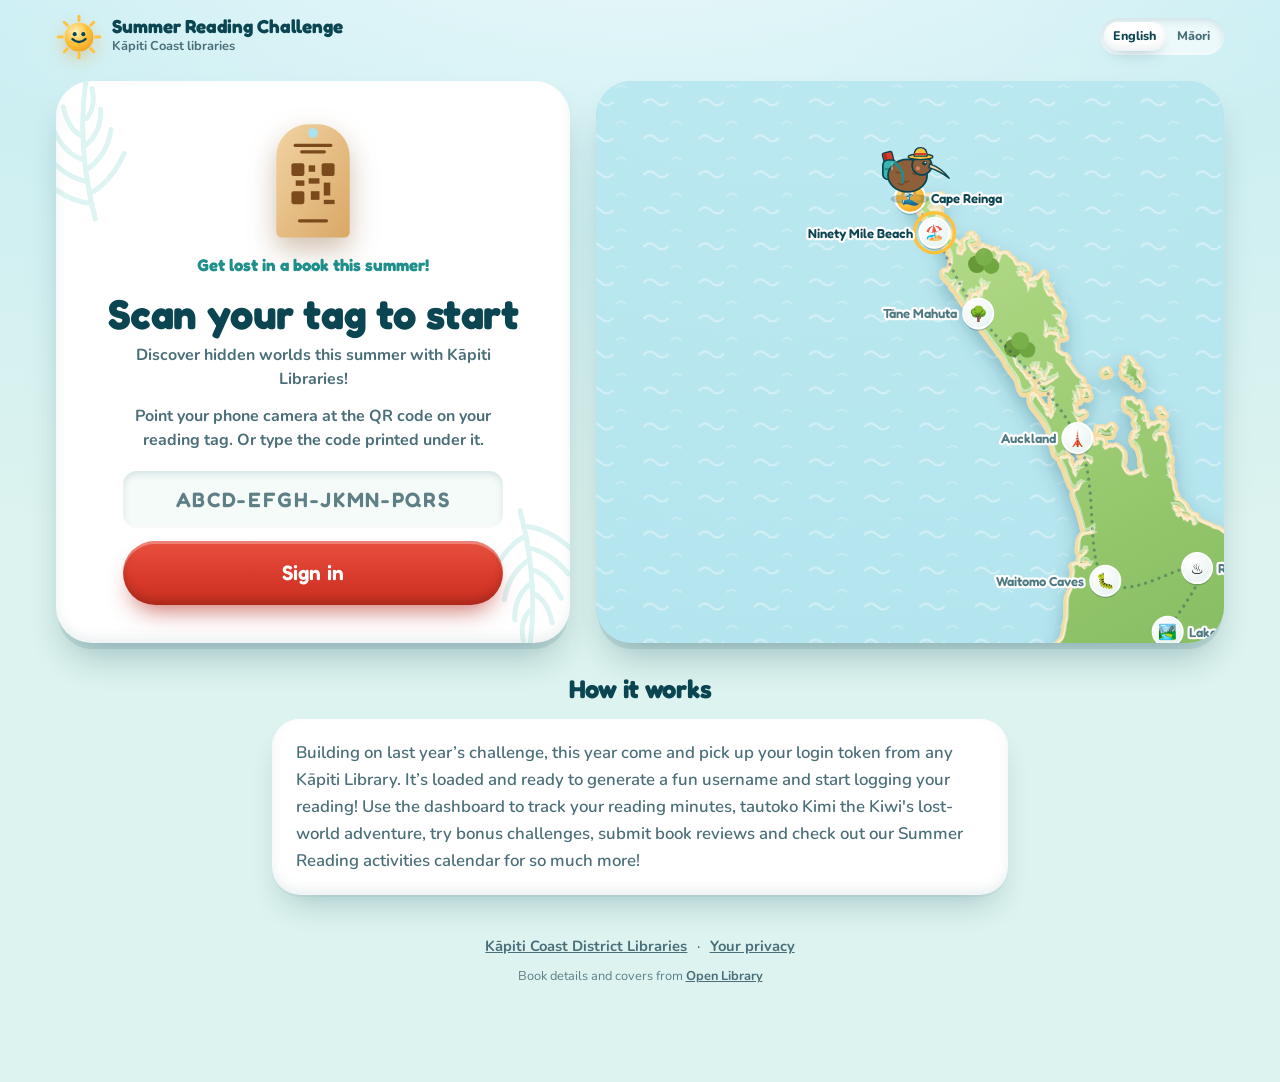
==== commit 6124f115: "Add files via upload" ====
--- a/index.html
+++ b/index.html
@@ -10,18 +10,18 @@
   <title>Summer Reading Challenge</title>
   <link rel="icon" href="./favicon.svg" type="image/svg+xml" />
   <script src="./config.js"></script>
-  <script type="module" crossorigin src="./assets/index-BNZakWrB.js"></script>
-  <link rel="modulepreload" crossorigin href="./assets/config-CAhf_UZq.js">
+  <script type="module" crossorigin src="./assets/index-Bw_pKTg-.js"></script>
+  <link rel="modulepreload" crossorigin href="./assets/config-DzuDQiF6.js">
   <link rel="modulepreload" crossorigin href="./assets/disclose-version-B8UK1oE5.js">
-  <link rel="modulepreload" crossorigin href="./assets/Header-CcPRzrLh.js">
-  <link rel="modulepreload" crossorigin href="./assets/events-DT37tjUp.js">
-  <link rel="modulepreload" crossorigin href="./assets/format-BDtIT0f_.js">
-  <link rel="modulepreload" crossorigin href="./assets/EventDialog-BuZb6-Fa.js">
+  <link rel="modulepreload" crossorigin href="./assets/Header-qfngLWhx.js">
+  <link rel="modulepreload" crossorigin href="./assets/events-JEggKWYo.js">
+  <link rel="modulepreload" crossorigin href="./assets/format-CaJ9ciky.js">
+  <link rel="modulepreload" crossorigin href="./assets/EventDialog-eHA3Jhv_.js">
   <link rel="stylesheet" crossorigin href="./assets/config-xBhfDG-8.css">
-  <link rel="stylesheet" crossorigin href="./assets/Header-ZNt8_8pe.css">
+  <link rel="stylesheet" crossorigin href="./assets/Header-5-J4jo-K.css">
   <link rel="stylesheet" crossorigin href="./assets/format-COrmq_EF.css">
-  <link rel="stylesheet" crossorigin href="./assets/EventDialog-CTn3EQBc.css">
-  <link rel="stylesheet" crossorigin href="./assets/index-DMWmjPsx.css">
+  <link rel="stylesheet" crossorigin href="./assets/EventDialog-YxccclYK.css">
+  <link rel="stylesheet" crossorigin href="./assets/index-Bvkk-ChS.css">
 </head>
 <body>
   <div id="root"></div>
--- a/assets/Header-5-J4jo-K.css
+++ b/assets/Header-5-J4jo-K.css
@@ -0,0 +1 @@
+.site-header.svelte-oiwvqb{z-index:5;position:relative}.inner.svelte-oiwvqb{align-items:center;gap:.75rem;max-width:1200px;margin:0 auto;padding:.85rem 16px;display:flex}.wordmark.svelte-oiwvqb{color:var(--ink);align-items:center;gap:.6rem;min-width:0;margin-right:auto;text-decoration:none;display:flex}.sun.svelte-oiwvqb{filter:drop-shadow(0 6px 8px #e2961e59);flex:none;width:46px;height:46px}.rays.svelte-oiwvqb{transform-origin:32px 32px;animation:40s linear infinite svelte-oiwvqb-spin}@keyframes svelte-oiwvqb-spin{to{transform:rotate(360deg)}}.words.svelte-oiwvqb{flex-direction:column;min-width:0;display:flex}.words.svelte-oiwvqb b:where(.svelte-oiwvqb){font-family:var(--font-display);font-size:1.18rem;font-weight:700;line-height:1.05}.words.svelte-oiwvqb small:where(.svelte-oiwvqb){color:var(--ink-soft);font-size:.8rem;font-weight:700}.actions.svelte-oiwvqb{align-items:center;gap:.5rem;display:flex}.lang.svelte-oiwvqb{box-shadow:var(--clay-well);background:#fff9;border-radius:999px;gap:2px;padding:4px;display:flex}.lang.svelte-oiwvqb button:where(.svelte-oiwvqb){cursor:pointer;color:var(--ink-soft);background:0 0;border:0;border-radius:999px;padding:.34rem .6rem;font-size:.78rem;font-weight:800}.lang.svelte-oiwvqb button.on:where(.svelte-oiwvqb){color:var(--ink);box-shadow:var(--clay-sm);background:#fff}.me.svelte-oiwvqb{box-shadow:var(--clay-sm);background:#fff;border-radius:999px;align-items:center;gap:.5rem;max-width:230px;padding:4px 14px 4px 4px;font-size:.95rem;font-weight:800;display:flex}.me.svelte-oiwvqb i:where(.svelte-oiwvqb){width:34px;height:34px;font-style:normal;font-family:var(--font-display);color:var(--ink);background:radial-gradient(circle at 35% 30%, #fff2c2, var(--sun) 65%);border-radius:50%;flex:none;place-items:center;font-weight:700;display:grid;box-shadow:inset 0 -3px 5px #aa6e0040}.me-name.svelte-oiwvqb{white-space:nowrap;text-overflow:ellipsis;overflow:hidden}@media (max-width:720px){.words.svelte-oiwvqb small:where(.svelte-oiwvqb){display:none}.me-name.svelte-oiwvqb{display:none}.me.svelte-oiwvqb{padding:4px}}@media (max-width:480px){.words.svelte-oiwvqb{display:none}.sun.svelte-oiwvqb{width:44px;height:44px}}@media (max-width:380px){.inner.svelte-oiwvqb{gap:.4rem;padding-inline-start:10px;padding-inline-end:10px}.sun.svelte-oiwvqb{width:34px;height:34px}.actions.svelte-oiwvqb{gap:.3rem}.lang.svelte-oiwvqb button:where(.svelte-oiwvqb){padding:.3rem .45rem;font-size:.74rem}.actions.svelte-oiwvqb .btn-small:where(.svelte-oiwvqb){padding-inline-start:.7rem;padding-inline-end:.7rem}}@media (prefers-reduced-motion:reduce){.rays.svelte-oiwvqb{animation:none}}
--- a/assets/EventDialog-YxccclYK.css
+++ b/assets/EventDialog-YxccclYK.css
@@ -0,0 +1 @@
+.site-footer.svelte-1sr6y3t{text-align:center;flex-direction:column;align-items:center;gap:.6rem;padding:2.5rem 16px 6rem;display:flex}.site-footer.svelte-1sr6y3t p:where(.svelte-1sr6y3t){flex-wrap:wrap;justify-content:center;gap:.6rem;font-size:.92rem;display:flex}.site-footer.svelte-1sr6y3t a:where(.svelte-1sr6y3t){color:var(--ink-soft)}.credit.svelte-1sr6y3t{color:var(--ink-faint);font-size:.8rem!important}@media (max-width:420px){.site-footer.svelte-1sr6y3t p:where(.svelte-1sr6y3t):first-of-type{flex-direction:column;gap:.35rem}.site-footer.svelte-1sr6y3t p:where(.svelte-1sr6y3t):first-of-type>span:where(.svelte-1sr6y3t){display:none}}.ken-icon.svelte-1enwwt1{vertical-align:middle;flex:none;display:inline-block;overflow:visible}dialog.wide.svelte-1bxxaoh{width:min(680px,100vw - 24px)}dialog[open].svelte-1bxxaoh .modal-body:where(.svelte-1bxxaoh){animation:svelte-1bxxaoh-rise .42s var(--ease-spring)}dialog[open].svelte-1bxxaoh::backdrop{animation:.3s svelte-1bxxaoh-fade}@keyframes svelte-1bxxaoh-rise{0%{opacity:0;transform:translateY(26px)scale(.97)}}@keyframes svelte-1bxxaoh-fade{0%{opacity:0}}@media (max-width:520px){dialog.wide.svelte-1bxxaoh,dialog.tall.svelte-1bxxaoh{width:100vw;max-width:100vw}dialog.tall.svelte-1bxxaoh .modal-body:where(.svelte-1bxxaoh){min-height:88dvh}dialog[open].svelte-1bxxaoh .modal-body:where(.svelte-1bxxaoh){animation:svelte-1bxxaoh-sheet .42s var(--ease-out)}@keyframes svelte-1bxxaoh-sheet{0%{transform:translateY(60%)}}}.badge.svelte-qx7ml8{background:radial-gradient(circle at 35% 30%, #fff8dc, var(--sun) 75%);width:84px;height:84px;box-shadow:var(--clay);border-radius:28px;place-items:center;margin-bottom:.8rem;font-size:2.8rem;display:grid}h2.svelte-qx7ml8{overflow-wrap:anywhere}.facts.svelte-qx7ml8{flex-direction:column;gap:.55rem;margin:.9rem 0 0;display:flex}.facts.svelte-qx7ml8 div:where(.svelte-qx7ml8){background:var(--foam);border-radius:16px;grid-template-columns:8.2rem minmax(0,1fr);align-items:baseline;gap:.6rem;padding:.6rem .85rem;display:grid}dt.svelte-qx7ml8{text-transform:uppercase;letter-spacing:.06em;color:var(--ink-soft);white-space:nowrap;font-size:.78rem;font-weight:900}dd.svelte-qx7ml8{overflow-wrap:anywhere;margin:0;font-weight:700}dd.svelte-qx7ml8 b:where(.svelte-qx7ml8){font-weight:800}.description.svelte-qx7ml8{white-space:pre-line;overflow-wrap:anywhere;margin-top:.9rem;font-weight:600;line-height:1.5}.saved.svelte-qx7ml8{text-align:center;color:var(--kawakawa-deep);margin-top:.7rem;font-weight:800}.saved.svelte-qx7ml8:empty{display:none}@media (max-width:420px){.facts.svelte-qx7ml8 div:where(.svelte-qx7ml8){grid-template-columns:1fr;gap:.1rem}}
--- a/assets/index-Bvkk-ChS.css
+++ b/assets/index-Bvkk-ChS.css
@@ -0,0 +1 @@
+h2.svelte-1ba7z3a{text-align:center;margin-bottom:.8rem;font-size:1.35rem}ul.svelte-1ba7z3a{grid-template-columns:repeat(auto-fit,minmax(240px,1fr));gap:.8rem;margin:0;padding:0;list-style:none;display:grid}button.svelte-1ba7z3a{text-align:left;cursor:pointer;width:100%;height:100%;color:inherit;border-radius:var(--radius);box-shadow:var(--clay-sm);transition:transform .14s var(--ease-out), background-color .15s;background:#ffffffb3;border:0;align-items:center;gap:.8rem;padding:.8rem 1rem .8rem .8rem;display:flex}button.svelte-1ba7z3a:hover{background:#fff}button.svelte-1ba7z3a:active{transform:scale(.98)}.emoji.svelte-1ba7z3a{background:var(--sun-soft);border-radius:14px;flex:none;place-items:center;width:44px;height:44px;font-size:1.45rem;display:grid}.text.svelte-1ba7z3a{flex-direction:column;min-width:0;line-height:1.25;display:flex}.text.svelte-1ba7z3a b:where(.svelte-1ba7z3a){overflow-wrap:anywhere;font-weight:800}.text.svelte-1ba7z3a small:where(.svelte-1ba7z3a){color:var(--ink-soft);font-size:.82rem;font-weight:700}.text.svelte-1ba7z3a .when:where(.svelte-1ba7z3a){color:var(--lagoon-deep);font-weight:900}.page.svelte-1428x5h{flex-direction:column;gap:2rem;max-width:1200px;margin:0 auto;padding:.5rem 16px 0;display:flex}.hero.svelte-1428x5h{grid-template-columns:minmax(0,.9fr) minmax(0,1.1fr);align-items:stretch;gap:1.6rem;display:grid}.sign-in.svelte-1428x5h{text-align:center;border-radius:var(--radius-xl);box-shadow:var(--clay-raised);flex-direction:column;justify-content:center;align-items:center;gap:.8rem;padding:clamp(1.4rem,4vw,2.4rem);display:flex}.tag.svelte-1428x5h{filter:drop-shadow(0 12px 14px #7a4a1d59);width:82px;animation:4s ease-in-out infinite svelte-1428x5h-float}@keyframes svelte-1428x5h-float{50%{transform:translateY(-6px)rotate(3deg)}}.sign-in.svelte-1428x5h{position:relative;overflow:hidden}.sign-in.svelte-1428x5h>:where(.svelte-1428x5h):not(.fern){z-index:1;position:relative}.defs.svelte-1428x5h{position:absolute}.fern.svelte-1428x5h{z-index:0;width:120px;color:var(--lagoon);opacity:.16;pointer-events:none;position:absolute}.fern-a.svelte-1428x5h{transform-origin:60px 150px;animation:9s ease-in-out infinite svelte-1428x5h-sway;top:-18px;left:-22px;transform:rotate(-12deg)}.fern-b.svelte-1428x5h{animation:11s ease-in-out infinite reverse svelte-1428x5h-sway;bottom:-22px;right:-26px;transform:rotate(168deg)}@keyframes svelte-1428x5h-sway{50%{translate:3px -3px;rotate:3deg}}.tagline.svelte-1428x5h{font-family:var(--font-display);color:var(--lagoon-deep);font-size:1.05rem;font-weight:700}.intro.svelte-1428x5h{color:var(--ink-soft);max-width:26rem;margin-top:-.4rem;font-weight:700}h1.svelte-1428x5h{font-size:clamp(1.9rem,4.5vw,2.6rem)}.help.svelte-1428x5h{color:var(--ink-soft);max-width:26rem;font-weight:700}form.svelte-1428x5h{flex-direction:column;gap:.8rem;width:100%;max-width:380px;margin-top:.4rem;display:flex}.code.svelte-1428x5h{text-align:center;font-family:var(--font-display);letter-spacing:.08em;font-size:1.3rem;font-weight:600}@media (max-width:420px){.code.svelte-1428x5h{letter-spacing:.03em;padding-inline-start:.6rem;padding-inline-end:.6rem;font-size:1.08rem}}.message.svelte-1428x5h{text-align:center}.live.svelte-1428x5h{border-radius:var(--radius-xl);min-height:460px;box-shadow:var(--clay-raised);position:relative;overflow:hidden}.live-map.svelte-1428x5h{position:absolute;top:0;bottom:0;left:0;right:0}.live-card.svelte-1428x5h{-webkit-backdrop-filter:blur(8px);backdrop-filter:blur(8px);box-shadow:var(--clay);background:#ffffffeb;border-radius:22px;flex-direction:column;gap:.15rem;padding:.9rem 1.1rem;display:flex;position:absolute;bottom:16px;left:16px;right:16px}.live-card.svelte-1428x5h b:where(.svelte-1428x5h){font-family:var(--font-display);font-size:1.3rem;font-weight:600}.live-card.svelte-1428x5h span:where(.svelte-1428x5h){color:var(--ink-soft);font-size:.92rem;font-weight:700}.how.svelte-1428x5h h2:where(.svelte-1428x5h){text-align:center;margin-bottom:1rem;font-size:1.6rem}.how-text.svelte-1428x5h{border-radius:var(--radius-lg);max-width:46rem;box-shadow:var(--clay);color:var(--ink-soft);overflow-wrap:anywhere;background:#fff;margin:0 auto;padding:1.3rem 1.5rem;font-size:1.05rem;font-weight:600;line-height:1.6}@media (max-width:860px){.hero.svelte-1428x5h{grid-template-columns:1fr}.live.svelte-1428x5h{aspect-ratio:1/1.1;min-height:0}}@media (prefers-reduced-motion:reduce){.tag.svelte-1428x5h,.fern.svelte-1428x5h{animation:none}}
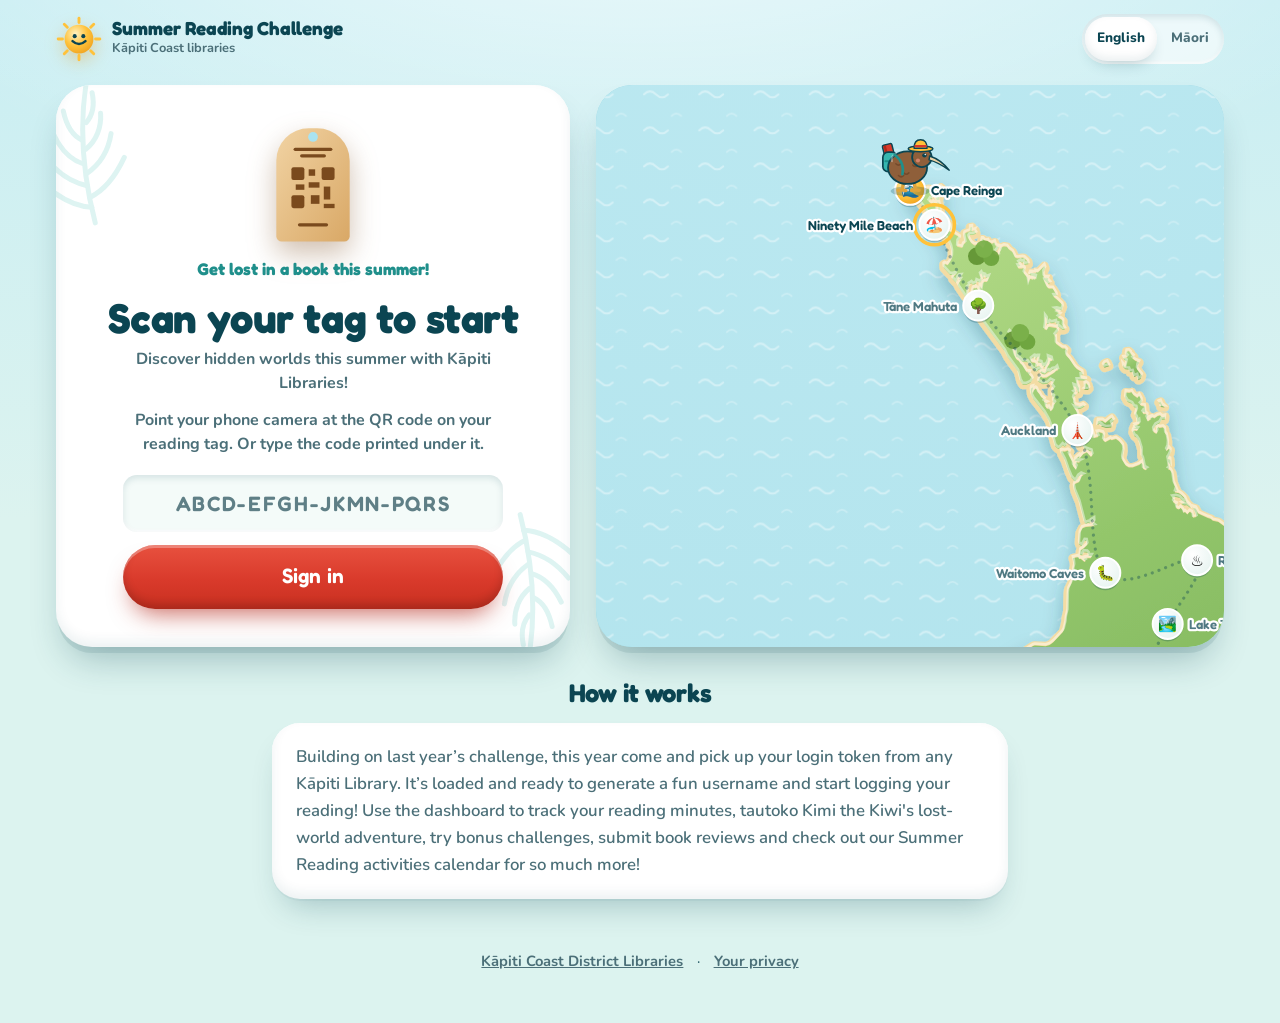
==== commit 6d595764: "Add files via upload" ====
--- a/index.html
+++ b/index.html
@@ -10,18 +10,18 @@
   <title>Summer Reading Challenge</title>
   <link rel="icon" href="./favicon.svg" type="image/svg+xml" />
   <script src="./config.js"></script>
-  <script type="module" crossorigin src="./assets/index-Bw_pKTg-.js"></script>
-  <link rel="modulepreload" crossorigin href="./assets/config-DzuDQiF6.js">
+  <script type="module" crossorigin src="./assets/index-BL1kFNFf.js"></script>
+  <link rel="modulepreload" crossorigin href="./assets/config-BPCo0lkr.js">
   <link rel="modulepreload" crossorigin href="./assets/disclose-version-B8UK1oE5.js">
-  <link rel="modulepreload" crossorigin href="./assets/Header-qfngLWhx.js">
-  <link rel="modulepreload" crossorigin href="./assets/events-JEggKWYo.js">
-  <link rel="modulepreload" crossorigin href="./assets/format-CaJ9ciky.js">
-  <link rel="modulepreload" crossorigin href="./assets/EventDialog-eHA3Jhv_.js">
-  <link rel="stylesheet" crossorigin href="./assets/config-xBhfDG-8.css">
-  <link rel="stylesheet" crossorigin href="./assets/Header-5-J4jo-K.css">
-  <link rel="stylesheet" crossorigin href="./assets/format-COrmq_EF.css">
-  <link rel="stylesheet" crossorigin href="./assets/EventDialog-YxccclYK.css">
-  <link rel="stylesheet" crossorigin href="./assets/index-Bvkk-ChS.css">
+  <link rel="modulepreload" crossorigin href="./assets/Footer-Dd_FoEs7.js">
+  <link rel="modulepreload" crossorigin href="./assets/events-DpLdY4Cz.js">
+  <link rel="modulepreload" crossorigin href="./assets/confetti-DxVopRvX.js">
+  <link rel="modulepreload" crossorigin href="./assets/library-visit.svelte-Cp7e-Y9K.js">
+  <link rel="stylesheet" crossorigin href="./assets/config-CGcy0nxq.css">
+  <link rel="stylesheet" crossorigin href="./assets/Footer-CBpyoNXv.css">
+  <link rel="stylesheet" crossorigin href="./assets/confetti-CUEY_gnV.css">
+  <link rel="stylesheet" crossorigin href="./assets/library-visit-YEHn7thE.css">
+  <link rel="stylesheet" crossorigin href="./assets/index-DNDatr6H.css">
 </head>
 <body>
   <div id="root"></div>
--- a/assets/config-CGcy0nxq.css
+++ b/assets/config-CGcy0nxq.css
@@ -0,0 +1 @@
+@font-face{font-family:Fredoka;font-style:normal;font-display:swap;font-weight:500;src:url(./fredoka-hebrew-500-normal-DdMTjgiE.woff2)format("woff2"),url(./fredoka-hebrew-500-normal-BtShCMVp.woff)format("woff");unicode-range:U+307-308,U+590-5FF,U+200C-2010,U+20AA,U+25CC,U+FB1D-FB4F}@font-face{font-family:Fredoka;font-style:normal;font-display:swap;font-weight:500;src:url(./fredoka-latin-ext-500-normal-0PZPWlWP.woff2)format("woff2"),url(./fredoka-latin-ext-500-normal-CA82fdYH.woff)format("woff");unicode-range:U+100-2BA,U+2BD-2C5,U+2C7-2CC,U+2CE-2D7,U+2DD-2FF,U+304,U+308,U+329,U+1D00-1DBF,U+1E00-1E9F,U+1EF2-1EFF,U+2020,U+20A0-20AB,U+20AD-20C0,U+2113,U+2C60-2C7F,U+A720-A7FF}@font-face{font-family:Fredoka;font-style:normal;font-display:swap;font-weight:500;src:url(./fredoka-latin-500-normal-B0JifZgm.woff2)format("woff2"),url(./fredoka-latin-500-normal-BL692wg7.woff)format("woff");unicode-range:U+??,U+131,U+152-153,U+2BB-2BC,U+2C6,U+2DA,U+2DC,U+304,U+308,U+329,U+2000-206F,U+20AC,U+2122,U+2191,U+2193,U+2212,U+2215,U+FEFF,U+FFFD}@font-face{font-family:Fredoka;font-style:normal;font-display:swap;font-weight:600;src:url(./fredoka-hebrew-600-normal-CTBxhdlE.woff2)format("woff2"),url(./fredoka-hebrew-600-normal-BiVDObXj.woff)format("woff");unicode-range:U+307-308,U+590-5FF,U+200C-2010,U+20AA,U+25CC,U+FB1D-FB4F}@font-face{font-family:Fredoka;font-style:normal;font-display:swap;font-weight:600;src:url(./fredoka-latin-ext-600-normal-GoyidTAB.woff2)format("woff2"),url(./fredoka-latin-ext-600-normal-BExgZzUO.woff)format("woff");unicode-range:U+100-2BA,U+2BD-2C5,U+2C7-2CC,U+2CE-2D7,U+2DD-2FF,U+304,U+308,U+329,U+1D00-1DBF,U+1E00-1E9F,U+1EF2-1EFF,U+2020,U+20A0-20AB,U+20AD-20C0,U+2113,U+2C60-2C7F,U+A720-A7FF}@font-face{font-family:Fredoka;font-style:normal;font-display:swap;font-weight:600;src:url(./fredoka-latin-600-normal-C4zohCW5.woff2)format("woff2"),url(./fredoka-latin-600-normal-CcrEjrB4.woff)format("woff");unicode-range:U+??,U+131,U+152-153,U+2BB-2BC,U+2C6,U+2DA,U+2DC,U+304,U+308,U+329,U+2000-206F,U+20AC,U+2122,U+2191,U+2193,U+2212,U+2215,U+FEFF,U+FFFD}@font-face{font-family:Fredoka;font-style:normal;font-display:swap;font-weight:700;src:url(./fredoka-hebrew-700-normal-DBqnFHCe.woff2)format("woff2"),url(./fredoka-hebrew-700-normal-DiqR04Vd.woff)format("woff");unicode-range:U+307-308,U+590-5FF,U+200C-2010,U+20AA,U+25CC,U+FB1D-FB4F}@font-face{font-family:Fredoka;font-style:normal;font-display:swap;font-weight:700;src:url(./fredoka-latin-ext-700-normal--a2O67AJ.woff2)format("woff2"),url(./fredoka-latin-ext-700-normal-DBnuyHy7.woff)format("woff");unicode-range:U+100-2BA,U+2BD-2C5,U+2C7-2CC,U+2CE-2D7,U+2DD-2FF,U+304,U+308,U+329,U+1D00-1DBF,U+1E00-1E9F,U+1EF2-1EFF,U+2020,U+20A0-20AB,U+20AD-20C0,U+2113,U+2C60-2C7F,U+A720-A7FF}@font-face{font-family:Fredoka;font-style:normal;font-display:swap;font-weight:700;src:url(./fredoka-latin-700-normal-BOIZVyIN.woff2)format("woff2"),url(./fredoka-latin-700-normal-C8FeHd3X.woff)format("woff");unicode-range:U+??,U+131,U+152-153,U+2BB-2BC,U+2C6,U+2DA,U+2DC,U+304,U+308,U+329,U+2000-206F,U+20AC,U+2122,U+2191,U+2193,U+2212,U+2215,U+FEFF,U+FFFD}@font-face{font-family:Nunito;font-style:normal;font-display:swap;font-weight:400;src:url(./nunito-cyrillic-ext-400-normal-CuPM9foi.woff2)format("woff2"),url(./nunito-cyrillic-ext-400-normal-xaE7D4Sw.woff)format("woff");unicode-range:U+460-52F,U+1C80-1C8A,U+20B4,U+2DE0-2DFF,U+A640-A69F,U+FE2E-FE2F}@font-face{font-family:Nunito;font-style:normal;font-display:swap;font-weight:400;src:url(./nunito-cyrillic-400-normal-xAOo5cBP.woff2)format("woff2"),url(./nunito-cyrillic-400-normal-D1j0u8EH.woff)format("woff");unicode-range:U+301,U+400-45F,U+490-491,U+4B0-4B1,U+2116}@font-face{font-family:Nunito;font-style:normal;font-display:swap;font-weight:400;src:url(./nunito-vietnamese-400-normal-BHkVbP3T.woff2)format("woff2"),url(./nunito-vietnamese-400-normal-DtOtW02z.woff)format("woff");unicode-range:U+102-103,U+110-111,U+128-129,U+168-169,U+1A0-1A1,U+1AF-1B0,U+300-301,U+303-304,U+308-309,U+323,U+329,U+1EA0-1EF9,U+20AB}@font-face{font-family:Nunito;font-style:normal;font-display:swap;font-weight:400;src:url(./nunito-latin-ext-400-normal-i-8OOpdj.woff2)format("woff2"),url(./nunito-latin-ext-400-normal-CjMJVfGn.woff)format("woff");unicode-range:U+100-2BA,U+2BD-2C5,U+2C7-2CC,U+2CE-2D7,U+2DD-2FF,U+304,U+308,U+329,U+1D00-1DBF,U+1E00-1E9F,U+1EF2-1EFF,U+2020,U+20A0-20AB,U+20AD-20C0,U+2113,U+2C60-2C7F,U+A720-A7FF}@font-face{font-family:Nunito;font-style:normal;font-display:swap;font-weight:400;src:url(./nunito-latin-400-normal-r8SDr6Up.woff2)format("woff2"),url(./nunito-latin-400-normal-DKg4f3fz.woff)format("woff");unicode-range:U+??,U+131,U+152-153,U+2BB-2BC,U+2C6,U+2DA,U+2DC,U+304,U+308,U+329,U+2000-206F,U+20AC,U+2122,U+2191,U+2193,U+2212,U+2215,U+FEFF,U+FFFD}@font-face{font-family:Nunito;font-style:normal;font-display:swap;font-weight:600;src:url(./nunito-cyrillic-ext-600-normal-CWPPjBOD.woff2)format("woff2"),url(./nunito-cyrillic-ext-600-normal-vnfu4DTE.woff)format("woff");unicode-range:U+460-52F,U+1C80-1C8A,U+20B4,U+2DE0-2DFF,U+A640-A69F,U+FE2E-FE2F}@font-face{font-family:Nunito;font-style:normal;font-display:swap;font-weight:600;src:url(./nunito-cyrillic-600-normal-DJGQ2h05.woff2)format("woff2"),url(./nunito-cyrillic-600-normal-BUjmtIuu.woff)format("woff");unicode-range:U+301,U+400-45F,U+490-491,U+4B0-4B1,U+2116}@font-face{font-family:Nunito;font-style:normal;font-display:swap;font-weight:600;src:url(./nunito-vietnamese-600-normal-BY8O6Cug.woff2)format("woff2"),url(./nunito-vietnamese-600-normal-DO1RqFw5.woff)format("woff");unicode-range:U+102-103,U+110-111,U+128-129,U+168-169,U+1A0-1A1,U+1AF-1B0,U+300-301,U+303-304,U+308-309,U+323,U+329,U+1EA0-1EF9,U+20AB}@font-face{font-family:Nunito;font-style:normal;font-display:swap;font-weight:600;src:url(./nunito-latin-ext-600-normal-Dd9Zuxh1.woff2)format("woff2"),url(./nunito-latin-ext-600-normal-BKUpuB78.woff)format("woff");unicode-range:U+100-2BA,U+2BD-2C5,U+2C7-2CC,U+2CE-2D7,U+2DD-2FF,U+304,U+308,U+329,U+1D00-1DBF,U+1E00-1E9F,U+1EF2-1EFF,U+2020,U+20A0-20AB,U+20AD-20C0,U+2113,U+2C60-2C7F,U+A720-A7FF}@font-face{font-family:Nunito;font-style:normal;font-display:swap;font-weight:600;src:url(./nunito-latin-600-normal-Br8yIETf.woff2)format("woff2"),url(./nunito-latin-600-normal-Cd0eNu1l.woff)format("woff");unicode-range:U+??,U+131,U+152-153,U+2BB-2BC,U+2C6,U+2DA,U+2DC,U+304,U+308,U+329,U+2000-206F,U+20AC,U+2122,U+2191,U+2193,U+2212,U+2215,U+FEFF,U+FFFD}@font-face{font-family:Nunito;font-style:normal;font-display:swap;font-weight:700;src:url(./nunito-cyrillic-ext-700-normal-BuR0mlCG.woff2)format("woff2"),url(./nunito-cyrillic-ext-700-normal-DfoqN4Gs.woff)format("woff");unicode-range:U+460-52F,U+1C80-1C8A,U+20B4,U+2DE0-2DFF,U+A640-A69F,U+FE2E-FE2F}@font-face{font-family:Nunito;font-style:normal;font-display:swap;font-weight:700;src:url(./nunito-cyrillic-700-normal-DP36NgGt.woff2)format("woff2"),url(./nunito-cyrillic-700-normal-DfHRUDv-.woff)format("woff");unicode-range:U+301,U+400-45F,U+490-491,U+4B0-4B1,U+2116}@font-face{font-family:Nunito;font-style:normal;font-display:swap;font-weight:700;src:url(./nunito-vietnamese-700-normal-Ch8EUCfz.woff2)format("woff2"),url(./nunito-vietnamese-700-normal-C9SQsXvj.woff)format("woff");unicode-range:U+102-103,U+110-111,U+128-129,U+168-169,U+1A0-1A1,U+1AF-1B0,U+300-301,U+303-304,U+308-309,U+323,U+329,U+1EA0-1EF9,U+20AB}@font-face{font-family:Nunito;font-style:normal;font-display:swap;font-weight:700;src:url(./nunito-latin-ext-700-normal-BWeMsAzO.woff2)format("woff2"),url(./nunito-latin-ext-700-normal-D4woHhbd.woff)format("woff");unicode-range:U+100-2BA,U+2BD-2C5,U+2C7-2CC,U+2CE-2D7,U+2DD-2FF,U+304,U+308,U+329,U+1D00-1DBF,U+1E00-1E9F,U+1EF2-1EFF,U+2020,U+20A0-20AB,U+20AD-20C0,U+2113,U+2C60-2C7F,U+A720-A7FF}@font-face{font-family:Nunito;font-style:normal;font-display:swap;font-weight:700;src:url(./nunito-latin-700-normal-Dort48En.woff2)format("woff2"),url(./nunito-latin-700-normal-OcDqTBcA.woff)format("woff");unicode-range:U+??,U+131,U+152-153,U+2BB-2BC,U+2C6,U+2DA,U+2DC,U+304,U+308,U+329,U+2000-206F,U+20AC,U+2122,U+2191,U+2193,U+2212,U+2215,U+FEFF,U+FFFD}@font-face{font-family:Nunito;font-style:normal;font-display:swap;font-weight:800;src:url(./nunito-cyrillic-ext-800-normal-B-cvGohL.woff2)format("woff2"),url(./nunito-cyrillic-ext-800-normal-pjRatrRO.woff)format("woff");unicode-range:U+460-52F,U+1C80-1C8A,U+20B4,U+2DE0-2DFF,U+A640-A69F,U+FE2E-FE2F}@font-face{font-family:Nunito;font-style:normal;font-display:swap;font-weight:800;src:url(./nunito-cyrillic-800-normal-D3igD7Kl.woff2)format("woff2"),url(./nunito-cyrillic-800-normal-DymMgApb.woff)format("woff");unicode-range:U+301,U+400-45F,U+490-491,U+4B0-4B1,U+2116}@font-face{font-family:Nunito;font-style:normal;font-display:swap;font-weight:800;src:url(./nunito-vietnamese-800-normal-D_CZYdm9.woff2)format("woff2"),url(./nunito-vietnamese-800-normal-Dz0hZPb5.woff)format("woff");unicode-range:U+102-103,U+110-111,U+128-129,U+168-169,U+1A0-1A1,U+1AF-1B0,U+300-301,U+303-304,U+308-309,U+323,U+329,U+1EA0-1EF9,U+20AB}@font-face{font-family:Nunito;font-style:normal;font-display:swap;font-weight:800;src:url(./nunito-latin-ext-800-normal-CtU8tJOV.woff2)format("woff2"),url(./nunito-latin-ext-800-normal-CDcxIxx8.woff)format("woff");unicode-range:U+100-2BA,U+2BD-2C5,U+2C7-2CC,U+2CE-2D7,U+2DD-2FF,U+304,U+308,U+329,U+1D00-1DBF,U+1E00-1E9F,U+1EF2-1EFF,U+2020,U+20A0-20AB,U+20AD-20C0,U+2113,U+2C60-2C7F,U+A720-A7FF}@font-face{font-family:Nunito;font-style:normal;font-display:swap;font-weight:800;src:url(./nunito-latin-800-normal-Dz8SOQK_.woff2)format("woff2"),url(./nunito-latin-800-normal-D-J0wlBY.woff)format("woff");unicode-range:U+??,U+131,U+152-153,U+2BB-2BC,U+2C6,U+2DA,U+2DC,U+304,U+308,U+329,U+2000-206F,U+20AC,U+2122,U+2191,U+2193,U+2212,U+2215,U+FEFF,U+FFFD}@font-face{font-family:Nunito;font-style:normal;font-display:swap;font-weight:900;src:url(./nunito-cyrillic-ext-900-normal-BLeVovcl.woff2)format("woff2"),url(./nunito-cyrillic-ext-900-normal-DKFql_-q.woff)format("woff");unicode-range:U+460-52F,U+1C80-1C8A,U+20B4,U+2DE0-2DFF,U+A640-A69F,U+FE2E-FE2F}@font-face{font-family:Nunito;font-style:normal;font-display:swap;font-weight:900;src:url(./nunito-cyrillic-900-normal-CWPcV0_V.woff2)format("woff2"),url(./nunito-cyrillic-900-normal-Dr1fjxoU.woff)format("woff");unicode-range:U+301,U+400-45F,U+490-491,U+4B0-4B1,U+2116}@font-face{font-family:Nunito;font-style:normal;font-display:swap;font-weight:900;src:url(./nunito-vietnamese-900-normal-D6LWQAy_.woff2)format("woff2"),url(./nunito-vietnamese-900-normal-WV2-fBew.woff)format("woff");unicode-range:U+102-103,U+110-111,U+128-129,U+168-169,U+1A0-1A1,U+1AF-1B0,U+300-301,U+303-304,U+308-309,U+323,U+329,U+1EA0-1EF9,U+20AB}@font-face{font-family:Nunito;font-style:normal;font-display:swap;font-weight:900;src:url(./nunito-latin-ext-900-normal-Dllsvgjo.woff2)format("woff2"),url(./nunito-latin-ext-900-normal-CTBZd6bf.woff)format("woff");unicode-range:U+100-2BA,U+2BD-2C5,U+2C7-2CC,U+2CE-2D7,U+2DD-2FF,U+304,U+308,U+329,U+1D00-1DBF,U+1E00-1E9F,U+1EF2-1EFF,U+2020,U+20A0-20AB,U+20AD-20C0,U+2113,U+2C60-2C7F,U+A720-A7FF}@font-face{font-family:Nunito;font-style:normal;font-display:swap;font-weight:900;src:url(./nunito-latin-900-normal-BVB1fGs6.woff2)format("woff2"),url(./nunito-latin-900-normal-CVn49sIn.woff)format("woff");unicode-range:U+??,U+131,U+152-153,U+2BB-2BC,U+2C6,U+2DA,U+2DC,U+304,U+308,U+329,U+2000-206F,U+20AC,U+2122,U+2191,U+2193,U+2212,U+2215,U+FEFF,U+FFFD}@font-face{font-family:Fredoka;font-style:normal;font-weight:500;font-display:swap;unicode-range:U+12B;src:url(./nunito-latin-ext-700-normal-BWeMsAzO.woff2)format("woff2")}@font-face{font-family:Fredoka;font-style:normal;font-weight:600;font-display:swap;unicode-range:U+12B;src:url(./nunito-latin-ext-800-normal-CtU8tJOV.woff2)format("woff2")}@font-face{font-family:Fredoka;font-style:normal;font-weight:700;font-display:swap;unicode-range:U+12B;src:url(./nunito-latin-ext-900-normal-Dllsvgjo.woff2)format("woff2")}:root{--ink:#0b4552;--ink-soft:#4b6f78;--ink-faint:#5f7f86;--lagoon:#35b7b0;--lagoon-deep:#1f8f8b;--shallow:#dcf3ef;--foam:#f4fbf9;--sky:#a9e3f1;--sun:#ffc23a;--sun-deep:#f0a21f;--sun-soft:#fff1c9;--pohutukawa:#d93a2b;--pohutukawa-deep:#b32719;--pohutukawa-soft:#fde4e0;--kawakawa:#5f9230;--kawakawa-deep:#4a7524;--kawakawa-soft:#e4f1d3;--sand:#f3dca4;--white:#fff;--line:#cfe6e2;--radius-xl:36px;--radius-lg:28px;--radius:22px;--radius-sm:14px;--clay:0 18px 32px -14px #0b45524d, 0 2px 0 #0b45520a, inset 0 -6px 12px #0b455212, inset 0 3px 0 #fffffff2;--clay-raised:0 8px 0 -2px #0b45521a, 0 22px 36px -12px #0b455252, inset 0 -6px 12px #0b455212, inset 0 3px 0 #fffffff2;--clay-sm:0 8px 16px -8px #0b455252, inset 0 -4px 8px #0b455214, inset 0 2px 0 #ffffffe6;--clay-pressed:inset 0 6px 12px #00000029, inset 0 -2px 4px #ffffff59;--clay-well:inset 0 3px 7px #0b455221, inset 0 -2px 3px #ffffffe6;--font-display:"Fredoka", "Nunito", system-ui, sans-serif;--font-body:"Nunito", system-ui, sans-serif;--ease-out:cubic-bezier(.2, .8, .2, 1);--ease-spring:cubic-bezier(.34, 1.56, .64, 1);font-family:var(--font-body);color:var(--ink);-webkit-font-smoothing:antialiased}*,:before,:after{box-sizing:border-box}html{-webkit-text-size-adjust:100%;scroll-behavior:smooth}@media (prefers-reduced-motion:reduce){html{scroll-behavior:auto}}body{padding-left:env(safe-area-inset-left);padding-right:env(safe-area-inset-right);background:radial-gradient(1200px 500px at 50% -120px, #ffffffb3, transparent 70%), linear-gradient(180deg, #c9eef3 0, var(--shallow) 520px, var(--shallow) 100%);background-color:var(--shallow);min-height:100vh;margin:0;line-height:1.5}h1,h2,h3,h4{font-family:var(--font-display);letter-spacing:-.01em;margin:0;font-weight:700;line-height:1.1}p{margin:0}button,input,textarea,select{font:inherit;color:inherit}img{max-width:100%;display:block}a{color:var(--lagoon-deep);font-weight:700}:focus-visible{outline:3px solid var(--ink);outline-offset:3px;box-shadow:0 0 0 6px #ffc23a8c}::selection{background:var(--sun);color:var(--ink)}.sr-only{clip:rect(0 0 0 0);white-space:nowrap;width:1px;height:1px;position:absolute;overflow:hidden}.muted{color:var(--ink-soft)}.num{font-variant-numeric:tabular-nums}.card{background:var(--white);border-radius:var(--radius-lg);box-shadow:var(--clay);min-width:0;padding:clamp(1.1rem,2.6vw,1.6rem)}.card-head{flex-wrap:wrap;justify-content:space-between;align-items:center;gap:.75rem;margin-bottom:1rem;display:flex}.card-head h2{align-items:center;gap:.55rem;font-size:clamp(1.3rem,2.4vw,1.55rem);display:flex}.card-head .hint{color:var(--ink-soft);font-size:.9rem;font-weight:700}.emoji-badge{background:var(--badge,var(--shallow));border-radius:14px;flex:none;place-items:center;width:40px;height:40px;font-size:1.3rem;display:grid;box-shadow:inset 0 -3px 5px #0b45521a,inset 0 2px #fffc}.emoji-badge.badge-sea{--badge:#d6f0ee}.btn{--btn-bg:var(--white);--btn-fg:var(--ink);cursor:pointer;text-align:center;text-wrap:balance;min-height:48px;line-height:1.2;font-family:var(--font-display);letter-spacing:.01em;background:var(--btn-bg);color:var(--btn-fg);box-shadow:var(--clay-sm);transition:transform .14s var(--ease-out), box-shadow .14s ease, filter .15s, background-color .2s;-webkit-tap-highlight-color:transparent;border:0;border-radius:999px;justify-content:center;align-items:center;gap:.5rem;padding:.75rem 1.35rem;font-size:1.05rem;font-weight:600;text-decoration:none;display:inline-flex}.btn:hover{filter:brightness(1.04);transform:translateY(-1px)}.btn:active{box-shadow:var(--clay-pressed);transform:translateY(2px)scale(.98)}.btn:disabled{opacity:.55;cursor:not-allowed;filter:none;transform:none}.btn-primary{--btn-bg:linear-gradient(180deg, #e8513f, var(--pohutukawa) 55%, #c83020);--btn-fg:#fff;background:var(--btn-bg);box-shadow:0 14px 24px -10px #b32719b3,inset 0 -5px 9px #00000029,inset 0 3px #ffffff4d}.btn-primary:active{box-shadow:inset 0 6px 12px #00000040}.btn-sea{--btn-fg:#fff;background:linear-gradient(180deg, #2aa29d, var(--lagoon-deep));box-shadow:0 12px 22px -10px #1f8f8bcc,inset 0 -5px 9px #00000024,inset 0 3px #ffffff4d}.btn-sun{--btn-fg:var(--ink);background:linear-gradient(180deg, #ffd25e, var(--sun));box-shadow:0 12px 22px -10px #c88c00b3,inset 0 -5px 9px #b46e002e,inset 0 3px #ffffff8c}.btn-soft{--btn-bg:var(--foam)}.btn-ghost{--btn-bg:#ffffffa6;min-height:42px;padding:.5rem 1rem;font-size:.98rem;box-shadow:0 4px 10px -6px #0b45524d}.btn-small{min-height:36px;padding:.35rem .85rem;font-size:.9rem}.btn-big{min-height:64px;padding:1rem 1.9rem;font-size:1.3rem}.btn-danger{--btn-bg:var(--pohutukawa-soft);--btn-fg:var(--pohutukawa-deep)}.btn-block{width:100%}.icon-btn{cursor:pointer;background:var(--foam);width:44px;height:44px;box-shadow:var(--clay-sm);color:var(--ink);transition:transform .14s var(--ease-out);border:0;border-radius:50%;place-items:center;font-size:1.15rem;display:grid}.icon-btn:active{box-shadow:var(--clay-pressed);transform:scale(.94)}.input,textarea.input{border-radius:var(--radius-sm);background:var(--foam);width:100%;min-height:52px;box-shadow:var(--clay-well);border:0;padding:.8rem 1.05rem;font-size:1.05rem;transition:box-shadow .15s}textarea.input{resize:vertical;line-height:1.45}.input:focus{box-shadow:var(--clay-well), 0 0 0 3px var(--lagoon);outline:none}.input::placeholder{color:var(--ink-faint)}.field-label{margin:0 0 .45rem;font-size:.95rem;font-weight:800;display:block}.message{color:var(--pohutukawa-deep);min-height:1.4em;font-weight:700}.message.ok{color:var(--kawakawa-deep)}.message:empty{display:none}.chips{flex-wrap:wrap;gap:.5rem;display:flex}.chip{cursor:pointer;background:var(--foam);min-width:58px;min-height:46px;font-family:var(--font-display);box-shadow:var(--clay-sm);transition:transform .12s var(--ease-out), background-color .15s;border:0;border-radius:999px;padding:.45rem 1rem;font-size:1.08rem;font-weight:600}.chip:active{transform:scale(.95)}.chip[aria-pressed=true]{background:var(--lagoon-deep);color:#fff;box-shadow:var(--clay-pressed)}.pill{background:var(--shallow);color:var(--ink);border-radius:999px;align-items:center;gap:.3rem;padding:.2rem .65rem;font-size:.82rem;font-weight:800;display:inline-flex}.pill.sun{background:var(--sun-soft)}.pill.green{background:var(--kawakawa-soft);color:var(--kawakawa-deep)}dialog.modal{color:var(--ink);background:0 0;border:0;width:min(520px,100vw - 24px);max-height:calc(100dvh - 24px);padding:0;overflow:visible}dialog.modal::backdrop{-webkit-backdrop-filter:blur(4px);backdrop-filter:blur(4px);background:#0b374280}.modal-body{background:var(--white);border-radius:var(--radius-xl);overscroll-behavior:contain;max-height:calc(100dvh - 24px);padding:clamp(1.25rem,4vw,1.9rem);position:relative;overflow:auto;box-shadow:0 30px 70px -20px #0b37428c,inset 0 -6px 12px #0b45520d,inset 0 3px #fffffff2}.modal-body h2{margin-bottom:.5rem;padding-right:2.6rem;font-size:clamp(1.45rem,4.5vw,1.8rem)}.modal-close{z-index:2;position:absolute;top:16px;right:16px}.modal-actions{flex-wrap:wrap;justify-content:flex-end;gap:.6rem;margin-top:1.4rem;display:flex}@media (max-width:520px){dialog.modal{width:100vw;max-width:100vw;max-height:94dvh;margin:auto 0 0}.modal-body{max-height:94dvh;padding-bottom:calc(1.25rem + env(safe-area-inset-bottom));border-radius:30px 30px 0 0}.modal-actions .btn{flex:auto}}.empty{color:var(--ink-soft);text-align:center;padding:1.2rem .5rem;font-weight:700}.empty .big-emoji{margin-bottom:.35rem;font-size:2.2rem;display:block}.skeleton{border-radius:var(--radius);background:linear-gradient(90deg,#e5f4f1 0,#f4fbf9 40%,#e5f4f1 80%) 0 0/200% 100%;animation:1.4s linear infinite shimmer}@keyframes shimmer{to{background-position:-200% 0}}@media (prefers-reduced-motion:reduce){*,:before,:after{transition-duration:.01ms!important;animation-duration:.01ms!important;animation-iteration-count:1!important}}.confetti-canvas{pointer-events:none;z-index:100;width:100%;height:100%;position:fixed;top:0;bottom:0;left:0;right:0}
--- a/assets/Footer-CBpyoNXv.css
+++ b/assets/Footer-CBpyoNXv.css
@@ -0,0 +1 @@
+.site-header.svelte-oiwvqb{z-index:5;position:relative}.inner.svelte-oiwvqb{align-items:center;gap:.75rem;max-width:1200px;margin:0 auto;padding:.85rem 16px;display:flex}.wordmark.svelte-oiwvqb{color:var(--ink);align-items:center;gap:.6rem;min-width:0;margin-right:auto;text-decoration:none;display:flex}.sun.svelte-oiwvqb{filter:drop-shadow(0 6px 8px #e2961e59);flex:none;width:46px;height:46px}.rays.svelte-oiwvqb{transform-origin:32px 32px;animation:40s linear infinite svelte-oiwvqb-spin}@keyframes svelte-oiwvqb-spin{to{transform:rotate(360deg)}}.words.svelte-oiwvqb{flex-direction:column;min-width:0;display:flex}.words.svelte-oiwvqb b:where(.svelte-oiwvqb){font-family:var(--font-display);font-size:1.18rem;font-weight:700;line-height:1.05}.words.svelte-oiwvqb small:where(.svelte-oiwvqb){color:var(--ink-soft);font-size:.8rem;font-weight:700}.actions.svelte-oiwvqb{flex:none;align-items:center;gap:.5rem;display:flex}.lang.svelte-oiwvqb{box-shadow:var(--clay-well);background:#fff9;border-radius:999px;gap:2px;padding:3px;display:flex}.lang.svelte-oiwvqb button:where(.svelte-oiwvqb){cursor:pointer;min-height:44px;color:var(--ink-soft);background:0 0;border:0;border-radius:999px;padding:0 .75rem;font-size:.85rem;font-weight:800}.lang.svelte-oiwvqb button.on:where(.svelte-oiwvqb){color:var(--ink);box-shadow:var(--clay-sm);background:#fff}.actions.svelte-oiwvqb .btn-small:where(.svelte-oiwvqb){min-height:44px}.me.svelte-oiwvqb{box-shadow:var(--clay-sm);background:#fff;border-radius:999px;align-items:center;gap:.5rem;min-width:0;max-width:230px;padding:5px 14px 5px 5px;font-size:.95rem;font-weight:800;display:flex}.me.svelte-oiwvqb i:where(.svelte-oiwvqb){width:34px;height:34px;font-style:normal;font-family:var(--font-display);color:var(--ink);background:radial-gradient(circle at 35% 30%, #fff2c2, var(--sun) 65%);border-radius:50%;flex:none;place-items:center;font-weight:700;display:grid;box-shadow:inset 0 -3px 5px #aa6e0040}.me-name.svelte-oiwvqb{white-space:nowrap;text-overflow:ellipsis;overflow:hidden}.wordmark.svelte-oiwvqb{min-width:44px;min-height:44px}@media (max-width:720px){.words.svelte-oiwvqb small:where(.svelte-oiwvqb){display:none}.me-name.svelte-oiwvqb{display:none}.me.svelte-oiwvqb{padding:5px}}@media (max-width:480px){.words.svelte-oiwvqb{display:none}.sun.svelte-oiwvqb{width:44px;height:44px}}@media (max-width:400px){.inner.svelte-oiwvqb{gap:.35rem;padding-inline-start:10px;padding-inline-end:10px}.sun.svelte-oiwvqb{width:36px;height:36px}.actions.svelte-oiwvqb{gap:.3rem}.lang.svelte-oiwvqb button:where(.svelte-oiwvqb){padding:0 .55rem;font-size:.8rem}.actions.svelte-oiwvqb .btn-small:where(.svelte-oiwvqb){padding-inline-start:.75rem;padding-inline-end:.75rem}}@media (max-width:359px){.me.svelte-oiwvqb{display:none}}@media (prefers-reduced-motion:reduce){.rays.svelte-oiwvqb{animation:none}}.site-footer.svelte-1sr6y3t{text-align:center;padding:2.5rem 16px calc(2.5rem + env(safe-area-inset-bottom));flex-direction:column;align-items:center;gap:.6rem;display:flex}.site-footer.fab.svelte-1sr6y3t{padding-bottom:calc(6.5rem + env(safe-area-inset-bottom))}.site-footer.svelte-1sr6y3t p:where(.svelte-1sr6y3t){flex-wrap:wrap;justify-content:center;align-items:center;gap:0 .6rem;font-size:.92rem;display:flex}.site-footer.svelte-1sr6y3t a:where(.svelte-1sr6y3t){color:var(--ink-soft);align-items:center;min-height:44px;padding:0 4px;display:inline-flex}@media (max-width:420px){.site-footer.svelte-1sr6y3t p:where(.svelte-1sr6y3t):first-of-type{flex-direction:column;gap:0}.site-footer.svelte-1sr6y3t p:where(.svelte-1sr6y3t):first-of-type>span:where(.svelte-1sr6y3t){display:none}}
--- a/assets/confetti-CUEY_gnV.css
+++ b/assets/confetti-CUEY_gnV.css
@@ -0,0 +1 @@
+.walking.svelte-1coiv9a .bob:where(.svelte-1coiv9a){animation:.5s ease-in-out infinite alternate svelte-1coiv9a-bob}@keyframes svelte-1coiv9a-bob{to{transform:translateY(-1.8px)rotate(-1.5deg)}}.walking.svelte-1coiv9a .leg-a:where(.svelte-1coiv9a){transform-origin:-5px -7px;animation:.5s ease-in-out infinite alternate svelte-1coiv9a-step}.walking.svelte-1coiv9a .leg-b:where(.svelte-1coiv9a){transform-origin:3px -7px;animation:.5s ease-in-out infinite alternate-reverse svelte-1coiv9a-step}@keyframes svelte-1coiv9a-step{0%{transform:rotate(-26deg)}to{transform:rotate(26deg)}}@media (prefers-reduced-motion:reduce){.bob.svelte-1coiv9a,.leg-a.svelte-1coiv9a,.leg-b.svelte-1coiv9a{animation:none!important}}.bubble.svelte-1klra0m{pointer-events:none;width:max-content;transform-origin:var(--tail) 100%;color:var(--ink);text-align:center;font-family:var(--font-display);animation:svelte-1klra0m-say .45s var(--ease-spring);background:#fff;border-radius:18px;padding:.5rem .85rem;font-size:.98rem;font-weight:600;line-height:1.2;position:absolute;top:0;left:0;box-shadow:0 10px 20px -10px #0b37428c}.bubble.svelte-1klra0m:after{content:"";left:var(--tail);bottom:calc(1px - var(--tail-h));border:8px solid #0000;border-bottom:0;border-top:var(--tail-h) solid #fff;margin-left:-8px;position:absolute}.bubble.below.svelte-1klra0m{transform-origin:var(--tail) 0}.bubble.below.svelte-1klra0m:after{top:calc(1px - var(--tail-h));border-top:0;border-bottom:var(--tail-h) solid #fff;bottom:auto}.bubble.narrow.svelte-1klra0m{padding:.45rem .75rem;font-size:.9rem}.tv.svelte-1klra0m .bubble:where(.svelte-1klra0m){border-radius:1.4rem;padding:.7rem 1.2rem;font-size:1.6rem}@keyframes svelte-1klra0m-say{0%{opacity:0;transform:scale(.6)}}.map.svelte-1klra0m{border-radius:inherit;background:#8fd3e0;width:100%;height:100%;position:relative;overflow:hidden}svg.svelte-1klra0m{width:100%;height:100%;display:block}.waves.svelte-1klra0m{animation:16s linear infinite svelte-1klra0m-waves}@keyframes svelte-1klra0m-waves{to{transform:translate(46px)}}.sea-label.svelte-1klra0m{font-family:var(--font-display);fill:#fff;fill-opacity:.8;text-anchor:middle;letter-spacing:.12em;text-transform:uppercase;font-weight:600}.island-label.svelte-1klra0m{font-family:var(--font-display);fill:#3d6f2a;fill-opacity:.75;text-anchor:middle;font-weight:700}.island-sub.svelte-1klra0m{font-family:var(--font-body);fill-opacity:.85;letter-spacing:.06em;text-transform:uppercase;font-size:.68em;font-weight:800}.route-todo.svelte-1klra0m{stroke:#0b4552;stroke-opacity:.38;stroke-linecap:round}.route-todo.ferry.svelte-1klra0m{stroke:#fff;stroke-opacity:.85}.route-done.svelte-1klra0m{stroke:#d93a2b;stroke-linecap:round;stroke-linejoin:round;filter:drop-shadow(0 1.5px #78140a59)}.route-done.ferry.svelte-1klra0m{stroke:#fff;stroke-dasharray:none}.stop.svelte-1klra0m{cursor:default}.stop[role=button].svelte-1klra0m{cursor:pointer}.stop.svelte-1klra0m:focus-visible{outline:none}.stop.svelte-1klra0m:focus-visible .pin:where(.svelte-1klra0m){stroke:#0b4552;stroke-width:3px}.stop.sel.svelte-1klra0m .pin:where(.svelte-1klra0m){stroke:#0b4552;stroke-width:3px}.pin.svelte-1klra0m{stroke:#fff;stroke-width:2px;transition:transform .25s var(--ease-spring)}.stop[role=button].svelte-1klra0m:hover .pin:where(.svelte-1klra0m){transform:scale(1.12)}.pin-shadow.svelte-1klra0m{fill:#0b4552;opacity:.25}.pin-emoji.svelte-1klra0m{text-anchor:middle;pointer-events:none}.stop-name.svelte-1klra0m{font-family:var(--font-display);fill:#0b4552;stroke:#fff;stroke-width:4.5px;paint-order:stroke;stroke-linejoin:round;pointer-events:none;font-weight:600}.names.svelte-1klra0m{pointer-events:none}.names.svelte-1klra0m:not(.done):not(.next):not(.home) .stop-name:where(.svelte-1klra0m){fill-opacity:.72}.stop-name.quiet.svelte-1klra0m{opacity:0;transition:opacity .2s}.stop-name.quiet.shown.svelte-1klra0m{opacity:1}.isle-pin.svelte-1klra0m{fill:#fff3c4;stroke:#e0a526;stroke-width:2.5px}.isle-link.svelte-1klra0m{stroke:#e0a526;fill:none;opacity:.8}.isle-tag.svelte-1klra0m{fill:#8a5a00}.home-tag.svelte-1klra0m{font-family:var(--font-body);fill:#b32719;stroke:#fff;stroke-width:4px;paint-order:stroke;letter-spacing:.08em;text-transform:uppercase;font-weight:900}.pulse.svelte-1klra0m{fill:none;stroke:#ffc23a;stroke-width:3.5px;transform-origin:50%;transform-box:fill-box;animation:1.8s ease-out infinite svelte-1klra0m-pulse}@keyframes svelte-1klra0m-pulse{0%{opacity:1;transform:scale(.75)}to{opacity:0;transform:scale(1.6)}}.walker.svelte-1klra0m{pointer-events:none}.ferry-boat.svelte-1klra0m{animation:2.4s ease-in-out infinite svelte-1klra0m-rock}@keyframes svelte-1klra0m-rock{50%{transform:rotate(-4deg)translateY(-1px)}}.tree.svelte-1klra0m{opacity:.9}@media (prefers-reduced-motion:reduce){.waves.svelte-1klra0m,.pulse.svelte-1klra0m,.ferry-boat.svelte-1klra0m,.bubble.svelte-1klra0m{animation:none}}
--- a/assets/library-visit-YEHn7thE.css
+++ b/assets/library-visit-YEHn7thE.css
@@ -0,0 +1 @@
+.ken-icon.svelte-1enwwt1{vertical-align:middle;flex:none;display:inline-block;overflow:visible}dialog.wide.svelte-1bxxaoh{width:min(680px,100vw - 24px)}dialog[open].svelte-1bxxaoh{animation:svelte-1bxxaoh-rise .42s var(--ease-spring)}dialog[open].svelte-1bxxaoh::backdrop{animation:.3s svelte-1bxxaoh-fade}@keyframes svelte-1bxxaoh-rise{0%{opacity:0;transform:translateY(26px)scale(.97)}}@keyframes svelte-1bxxaoh-fade{0%{opacity:0}}@media (max-width:520px){dialog.modal.modal.svelte-1bxxaoh{width:100vw;max-width:100vw}dialog.tall.svelte-1bxxaoh .modal-body:where(.svelte-1bxxaoh){min-height:88dvh}dialog[open].svelte-1bxxaoh{animation:svelte-1bxxaoh-sheet .42s var(--ease-out)}@keyframes svelte-1bxxaoh-sheet{0%{transform:translateY(60%)}}}.badge.svelte-qx7ml8{background:radial-gradient(circle at 35% 30%, #fff8dc, var(--sun) 75%);width:84px;height:84px;box-shadow:var(--clay);border-radius:28px;place-items:center;margin-bottom:.8rem;font-size:2.8rem;display:grid}h2.svelte-qx7ml8{overflow-wrap:anywhere}.facts.svelte-qx7ml8{flex-direction:column;gap:.55rem;margin:.9rem 0 0;display:flex}.facts.svelte-qx7ml8 div:where(.svelte-qx7ml8){background:var(--foam);border-radius:16px;grid-template-columns:8.2rem minmax(0,1fr);align-items:baseline;gap:.6rem;padding:.6rem .85rem;display:grid}dt.svelte-qx7ml8{text-transform:uppercase;letter-spacing:.06em;color:var(--ink-soft);white-space:nowrap;font-size:.78rem;font-weight:900}dd.svelte-qx7ml8{overflow-wrap:anywhere;margin:0;font-weight:700}dd.svelte-qx7ml8 b:where(.svelte-qx7ml8){font-weight:800}.description.svelte-qx7ml8{white-space:pre-line;overflow-wrap:anywhere;margin-top:.9rem;font-weight:600;line-height:1.5}.saved.svelte-qx7ml8{text-align:center;color:var(--kawakawa-deep);margin-top:.7rem;font-weight:800}.saved.svelte-qx7ml8:empty{display:none}@media (max-width:420px){.facts.svelte-qx7ml8 div:where(.svelte-qx7ml8){grid-template-columns:1fr;gap:.1rem}}
--- a/assets/index-DNDatr6H.css
+++ b/assets/index-DNDatr6H.css
@@ -0,0 +1 @@
+h2.svelte-1ba7z3a{text-align:center;margin-bottom:.8rem;font-size:1.35rem}ul.svelte-1ba7z3a{grid-template-columns:repeat(auto-fit,minmax(min(240px,100%),1fr));gap:.8rem;margin:0;padding:0;list-style:none;display:grid}button.svelte-1ba7z3a{text-align:left;cursor:pointer;width:100%;height:100%;color:inherit;border-radius:var(--radius);box-shadow:var(--clay-sm);transition:transform .14s var(--ease-out), background-color .15s;background:#ffffffb3;border:0;align-items:center;gap:.8rem;padding:.8rem 1rem .8rem .8rem;display:flex}button.svelte-1ba7z3a:hover{background:#fff}button.svelte-1ba7z3a:active{transform:scale(.98)}.emoji.svelte-1ba7z3a{background:var(--sun-soft);border-radius:14px;flex:none;place-items:center;width:44px;height:44px;font-size:1.45rem;display:grid}.text.svelte-1ba7z3a{flex-direction:column;min-width:0;line-height:1.25;display:flex}.text.svelte-1ba7z3a b:where(.svelte-1ba7z3a){overflow-wrap:anywhere;font-weight:800}.text.svelte-1ba7z3a small:where(.svelte-1ba7z3a){color:var(--ink-soft);font-size:.82rem;font-weight:700}.text.svelte-1ba7z3a .when:where(.svelte-1ba7z3a){color:var(--lagoon-deep);font-weight:900}.page.svelte-1428x5h{flex-direction:column;gap:2rem;max-width:1200px;margin:0 auto;padding:.5rem 16px 0;display:flex}.hero.svelte-1428x5h{grid-template-columns:minmax(0,.9fr) minmax(0,1.1fr);align-items:stretch;gap:1.6rem;display:grid}.sign-in.svelte-1428x5h{text-align:center;border-radius:var(--radius-xl);box-shadow:var(--clay-raised);flex-direction:column;justify-content:center;align-items:center;gap:.8rem;padding:clamp(1.4rem,4vw,2.4rem);display:flex}.tag.svelte-1428x5h{filter:drop-shadow(0 12px 14px #7a4a1d59);width:82px;animation:4s ease-in-out infinite svelte-1428x5h-float}@keyframes svelte-1428x5h-float{50%{transform:translateY(-6px)rotate(3deg)}}.sign-in.svelte-1428x5h{position:relative;overflow:hidden}.sign-in.svelte-1428x5h>:where(.svelte-1428x5h):not(.fern){z-index:1;position:relative}.defs.svelte-1428x5h{position:absolute}.fern.svelte-1428x5h{z-index:0;width:120px;color:var(--lagoon);opacity:.16;pointer-events:none;position:absolute}.fern-a.svelte-1428x5h{transform-origin:60px 150px;animation:9s ease-in-out infinite svelte-1428x5h-sway;top:-18px;left:-22px;transform:rotate(-12deg)}.fern-b.svelte-1428x5h{animation:11s ease-in-out infinite reverse svelte-1428x5h-sway;bottom:-22px;right:-26px;transform:rotate(168deg)}@keyframes svelte-1428x5h-sway{50%{translate:3px -3px;rotate:3deg}}.tagline.svelte-1428x5h{font-family:var(--font-display);color:var(--lagoon-deep);font-size:1.05rem;font-weight:700}.intro.svelte-1428x5h{color:var(--ink-soft);max-width:26rem;margin-top:-.4rem;font-weight:700}h1.svelte-1428x5h{font-size:clamp(1.9rem,4.5vw,2.6rem)}.help.svelte-1428x5h{color:var(--ink-soft);max-width:26rem;font-weight:700}form.svelte-1428x5h{flex-direction:column;gap:.8rem;width:100%;max-width:380px;margin-top:.4rem;display:flex}.code.svelte-1428x5h{text-align:center;font-family:var(--font-display);letter-spacing:.08em;font-size:1.3rem;font-weight:600}@media (max-width:420px){.code.svelte-1428x5h{letter-spacing:.03em;padding-inline-start:.6rem;padding-inline-end:.6rem;font-size:1.08rem}.sign-in.svelte-1428x5h{gap:.65rem;padding-inline-start:1.1rem;padding-inline-end:1.1rem}.tag.svelte-1428x5h{width:64px}form.svelte-1428x5h{margin-top:.2rem}}@media (max-width:360px){h1.svelte-1428x5h{font-size:1.75rem}}.message.svelte-1428x5h{text-align:center}.visit-note.svelte-1428x5h{background:var(--sun-soft);border-radius:16px;max-width:26rem;padding:.55rem .9rem;font-weight:800}.live.svelte-1428x5h{border-radius:var(--radius-xl);min-height:460px;box-shadow:var(--clay-raised);position:relative;overflow:hidden}.live-map.svelte-1428x5h{position:absolute;top:0;bottom:0;left:0;right:0}.live-card.svelte-1428x5h{-webkit-backdrop-filter:blur(8px);backdrop-filter:blur(8px);box-shadow:var(--clay);background:#ffffffeb;border-radius:22px;flex-direction:column;gap:.15rem;padding:.9rem 1.1rem;display:flex;position:absolute;bottom:16px;left:16px;right:16px}.live-card.svelte-1428x5h b:where(.svelte-1428x5h){font-family:var(--font-display);font-size:1.3rem;font-weight:600}.live-card.svelte-1428x5h span:where(.svelte-1428x5h){color:var(--ink-soft);font-size:.92rem;font-weight:700}.how.svelte-1428x5h h2:where(.svelte-1428x5h){text-align:center;margin-bottom:1rem;font-size:1.6rem}.how-text.svelte-1428x5h{border-radius:var(--radius-lg);max-width:46rem;box-shadow:var(--clay);color:var(--ink-soft);overflow-wrap:anywhere;background:#fff;margin:0 auto;padding:1.3rem 1.5rem;font-size:1.05rem;font-weight:600;line-height:1.6}@media (max-width:860px){.hero.svelte-1428x5h{grid-template-columns:1fr}.live.svelte-1428x5h{aspect-ratio:1/1.1;min-height:0}}@media (prefers-reduced-motion:reduce){.tag.svelte-1428x5h,.fern.svelte-1428x5h{animation:none}}
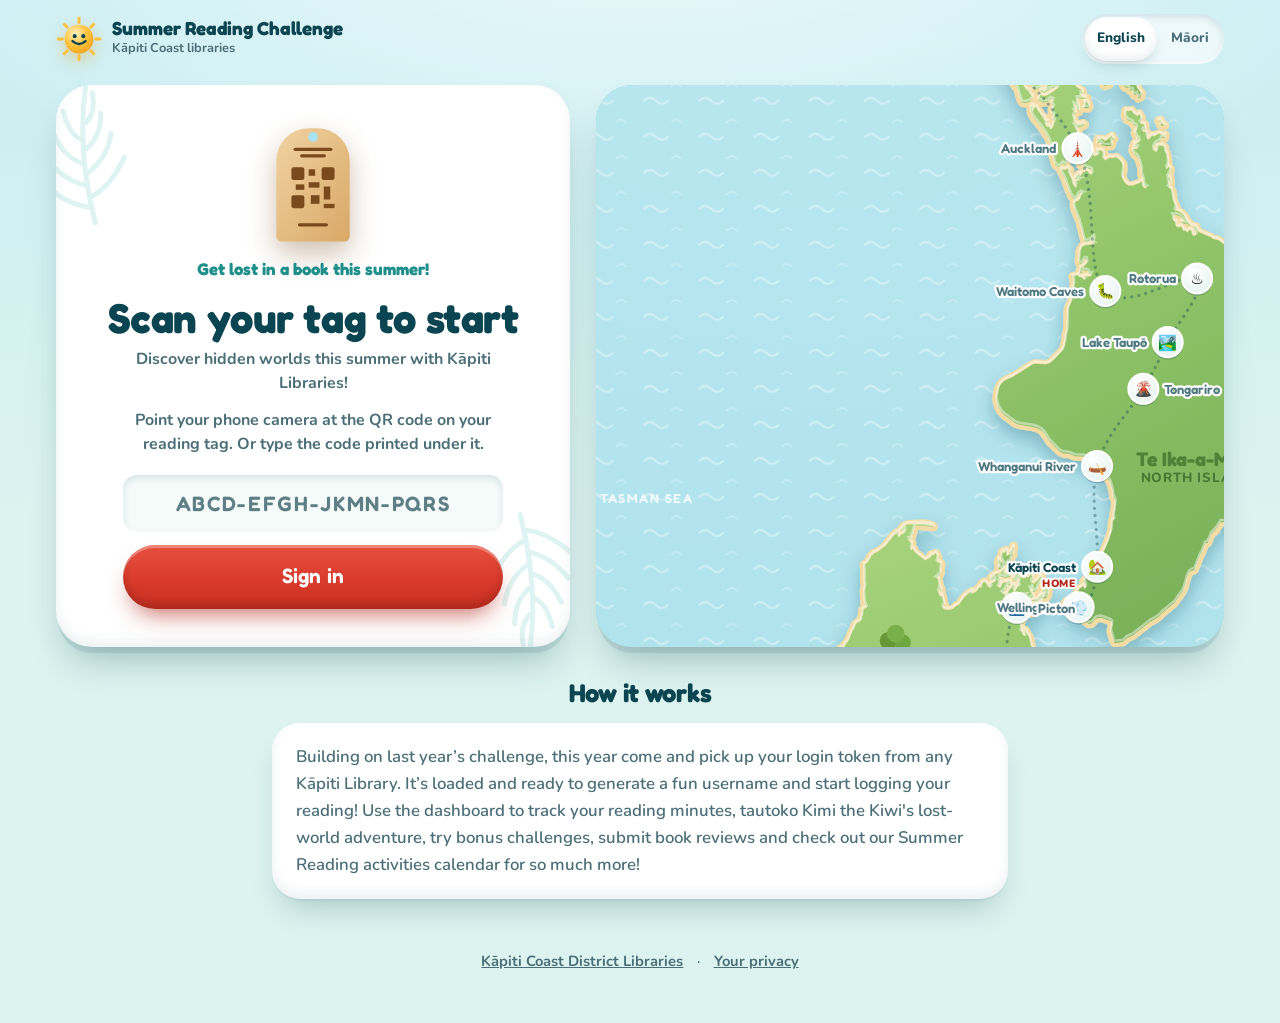
==== commit 93af2615: "Add files via upload" ====
--- a/index.html
+++ b/index.html
@@ -10,17 +10,17 @@
   <title>Summer Reading Challenge</title>
   <link rel="icon" href="./favicon.svg" type="image/svg+xml" />
   <script src="./config.js"></script>
-  <script type="module" crossorigin src="./assets/index-BL1kFNFf.js"></script>
-  <link rel="modulepreload" crossorigin href="./assets/config-BPCo0lkr.js">
+  <script type="module" crossorigin src="./assets/index-B5bmzTDJ.js"></script>
+  <link rel="modulepreload" crossorigin href="./assets/config-BP9vusWK.js">
   <link rel="modulepreload" crossorigin href="./assets/disclose-version-B8UK1oE5.js">
-  <link rel="modulepreload" crossorigin href="./assets/Footer-Dd_FoEs7.js">
+  <link rel="modulepreload" crossorigin href="./assets/Footer-CQW5UjQA.js">
   <link rel="modulepreload" crossorigin href="./assets/events-DpLdY4Cz.js">
-  <link rel="modulepreload" crossorigin href="./assets/confetti-DxVopRvX.js">
-  <link rel="modulepreload" crossorigin href="./assets/library-visit.svelte-Cp7e-Y9K.js">
+  <link rel="modulepreload" crossorigin href="./assets/confetti-SHyJll6S.js">
+  <link rel="modulepreload" crossorigin href="./assets/library-visit.svelte-CiNhKxzK.js">
   <link rel="stylesheet" crossorigin href="./assets/config-CGcy0nxq.css">
   <link rel="stylesheet" crossorigin href="./assets/Footer-CBpyoNXv.css">
   <link rel="stylesheet" crossorigin href="./assets/confetti-CUEY_gnV.css">
-  <link rel="stylesheet" crossorigin href="./assets/library-visit-YEHn7thE.css">
+  <link rel="stylesheet" crossorigin href="./assets/library-visit-CWtrKcn3.css">
   <link rel="stylesheet" crossorigin href="./assets/index-DNDatr6H.css">
 </head>
 <body>
--- a/assets/library-visit-CWtrKcn3.css
+++ b/assets/library-visit-CWtrKcn3.css
@@ -0,0 +1 @@
+.ken-icon.svelte-1enwwt1{vertical-align:middle;flex:none;display:inline-block;overflow:visible}dialog.wide.svelte-1bxxaoh{width:min(680px,100vw - 24px)}dialog[open].svelte-1bxxaoh{animation:svelte-1bxxaoh-rise .42s var(--ease-spring)}dialog[open].svelte-1bxxaoh::backdrop{animation:.3s svelte-1bxxaoh-fade}@keyframes svelte-1bxxaoh-rise{0%{opacity:0;transform:translateY(26px)scale(.97)}}@keyframes svelte-1bxxaoh-fade{0%{opacity:0}}@media (max-width:520px){dialog.modal.modal.svelte-1bxxaoh{width:100vw;max-width:100vw}dialog.tall.svelte-1bxxaoh>.modal-body:where(.svelte-1bxxaoh){min-height:88dvh}dialog[open].svelte-1bxxaoh{animation:svelte-1bxxaoh-sheet .42s var(--ease-out)}@keyframes svelte-1bxxaoh-sheet{0%{transform:translateY(60%)}}}.badge.svelte-qx7ml8{background:radial-gradient(circle at 35% 30%, #fff8dc, var(--sun) 75%);width:84px;height:84px;box-shadow:var(--clay);border-radius:28px;place-items:center;margin-bottom:.8rem;font-size:2.8rem;display:grid}.pic.svelte-qx7ml8{object-fit:cover;background:var(--foam);border-radius:20px;width:100%;max-height:min(18rem,45vh);margin-bottom:.8rem;display:block}h2.svelte-qx7ml8{overflow-wrap:anywhere}.facts.svelte-qx7ml8{flex-direction:column;gap:.55rem;margin:.9rem 0 0;display:flex}.facts.svelte-qx7ml8 div:where(.svelte-qx7ml8){background:var(--foam);border-radius:16px;grid-template-columns:8.2rem minmax(0,1fr);align-items:baseline;gap:.6rem;padding:.6rem .85rem;display:grid}dt.svelte-qx7ml8{text-transform:uppercase;letter-spacing:.06em;color:var(--ink-soft);white-space:nowrap;font-size:.78rem;font-weight:900}dd.svelte-qx7ml8{overflow-wrap:anywhere;margin:0;font-weight:700}dd.svelte-qx7ml8 b:where(.svelte-qx7ml8){font-weight:800}.description.svelte-qx7ml8{white-space:pre-line;overflow-wrap:anywhere;margin-top:.9rem;font-weight:600;line-height:1.5}.saved.svelte-qx7ml8{text-align:center;color:var(--kawakawa-deep);margin-top:.7rem;font-weight:800}.saved.svelte-qx7ml8:empty{display:none}@media (max-width:420px){.facts.svelte-qx7ml8 div:where(.svelte-qx7ml8){grid-template-columns:1fr;gap:.1rem}}
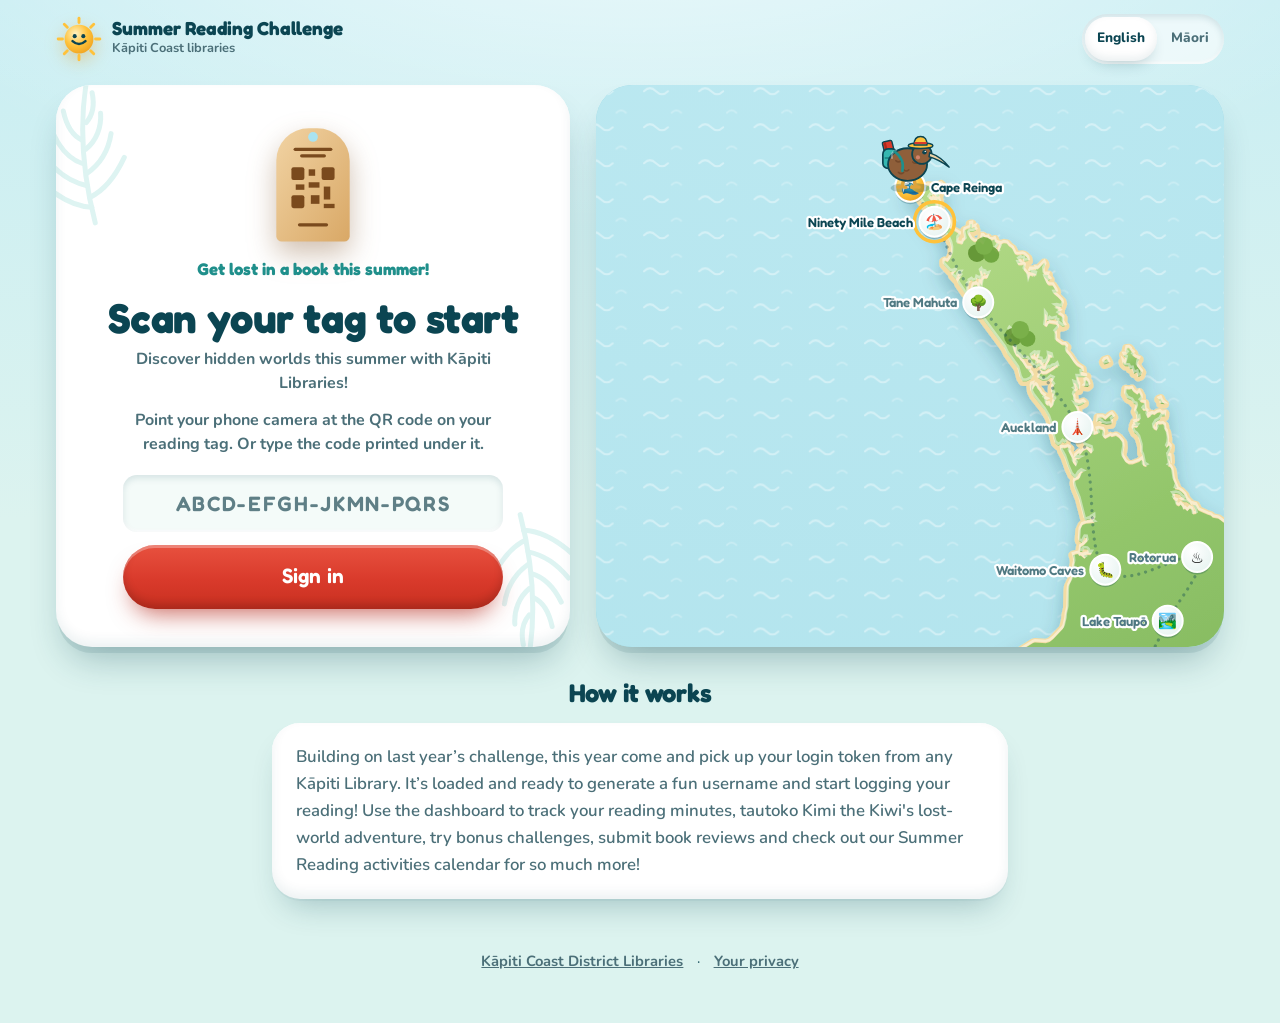
==== commit cb0ab488: "Add files via upload" ====
--- a/index.html
+++ b/index.html
@@ -10,13 +10,13 @@
   <title>Summer Reading Challenge</title>
   <link rel="icon" href="./favicon.svg" type="image/svg+xml" />
   <script src="./config.js"></script>
-  <script type="module" crossorigin src="./assets/index-B5bmzTDJ.js"></script>
-  <link rel="modulepreload" crossorigin href="./assets/config-BP9vusWK.js">
+  <script type="module" crossorigin src="./assets/index-b9b3-DBp.js"></script>
+  <link rel="modulepreload" crossorigin href="./assets/config-BJxkHtqF.js">
   <link rel="modulepreload" crossorigin href="./assets/disclose-version-B8UK1oE5.js">
-  <link rel="modulepreload" crossorigin href="./assets/Footer-CQW5UjQA.js">
-  <link rel="modulepreload" crossorigin href="./assets/events-DpLdY4Cz.js">
-  <link rel="modulepreload" crossorigin href="./assets/confetti-SHyJll6S.js">
-  <link rel="modulepreload" crossorigin href="./assets/library-visit.svelte-CiNhKxzK.js">
+  <link rel="modulepreload" crossorigin href="./assets/Footer-Ce9FMI9Z.js">
+  <link rel="modulepreload" crossorigin href="./assets/events-JEggKWYo.js">
+  <link rel="modulepreload" crossorigin href="./assets/confetti-CCN0G6yQ.js">
+  <link rel="modulepreload" crossorigin href="./assets/library-visit.svelte-DJQtBWeG.js">
   <link rel="stylesheet" crossorigin href="./assets/config-CGcy0nxq.css">
   <link rel="stylesheet" crossorigin href="./assets/Footer-CBpyoNXv.css">
   <link rel="stylesheet" crossorigin href="./assets/confetti-CUEY_gnV.css">
